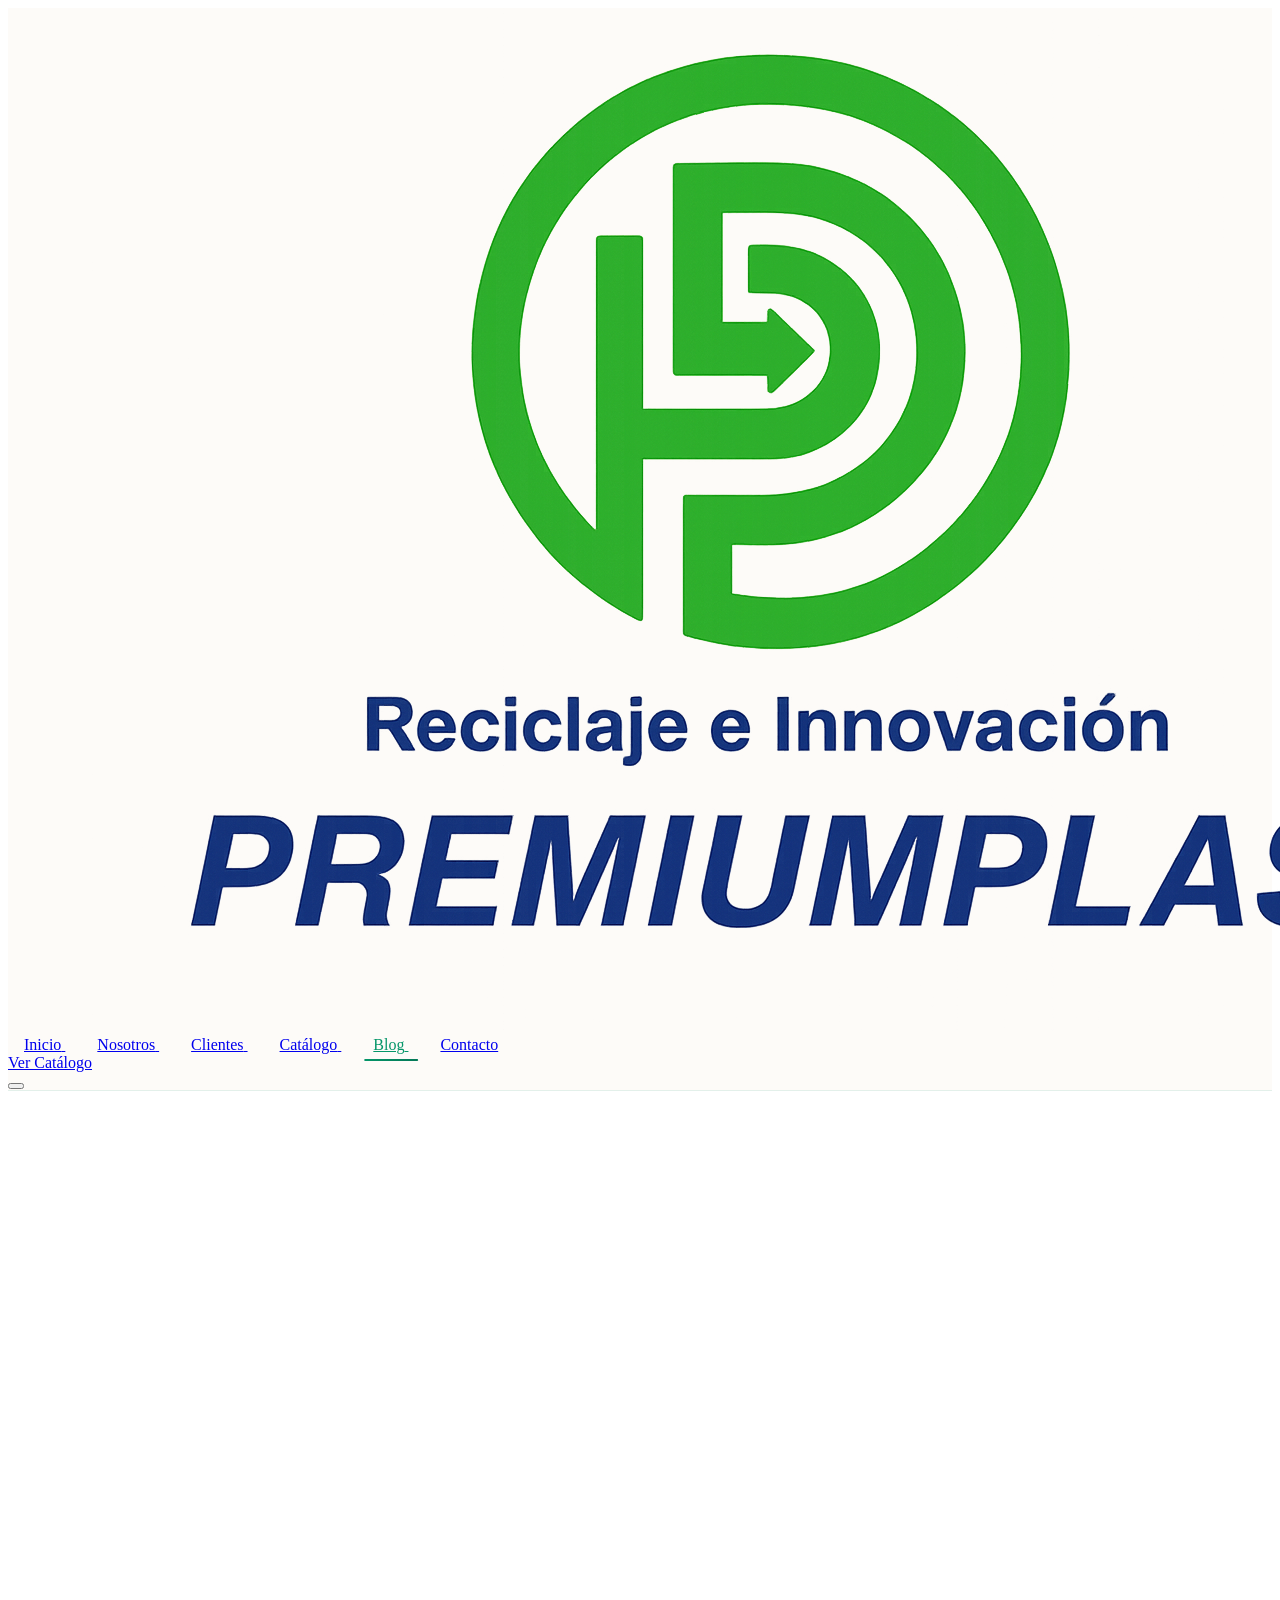
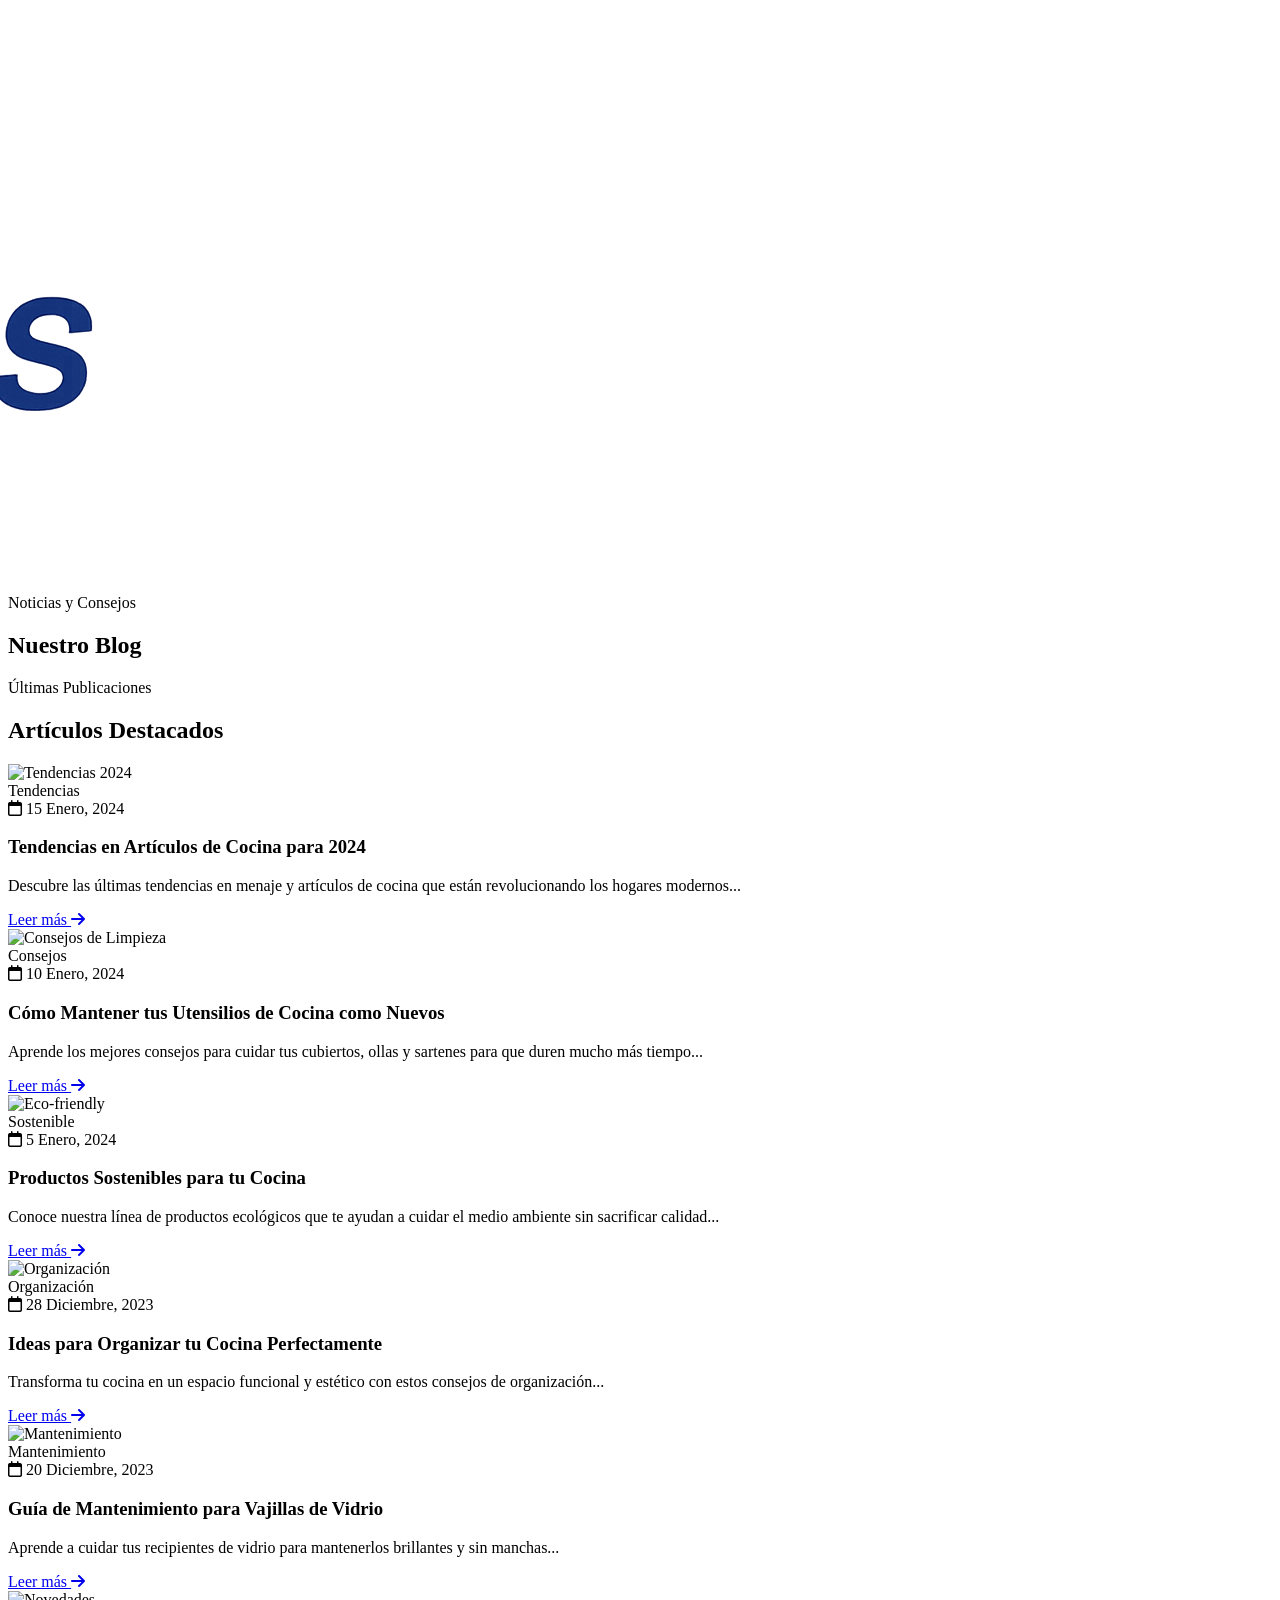
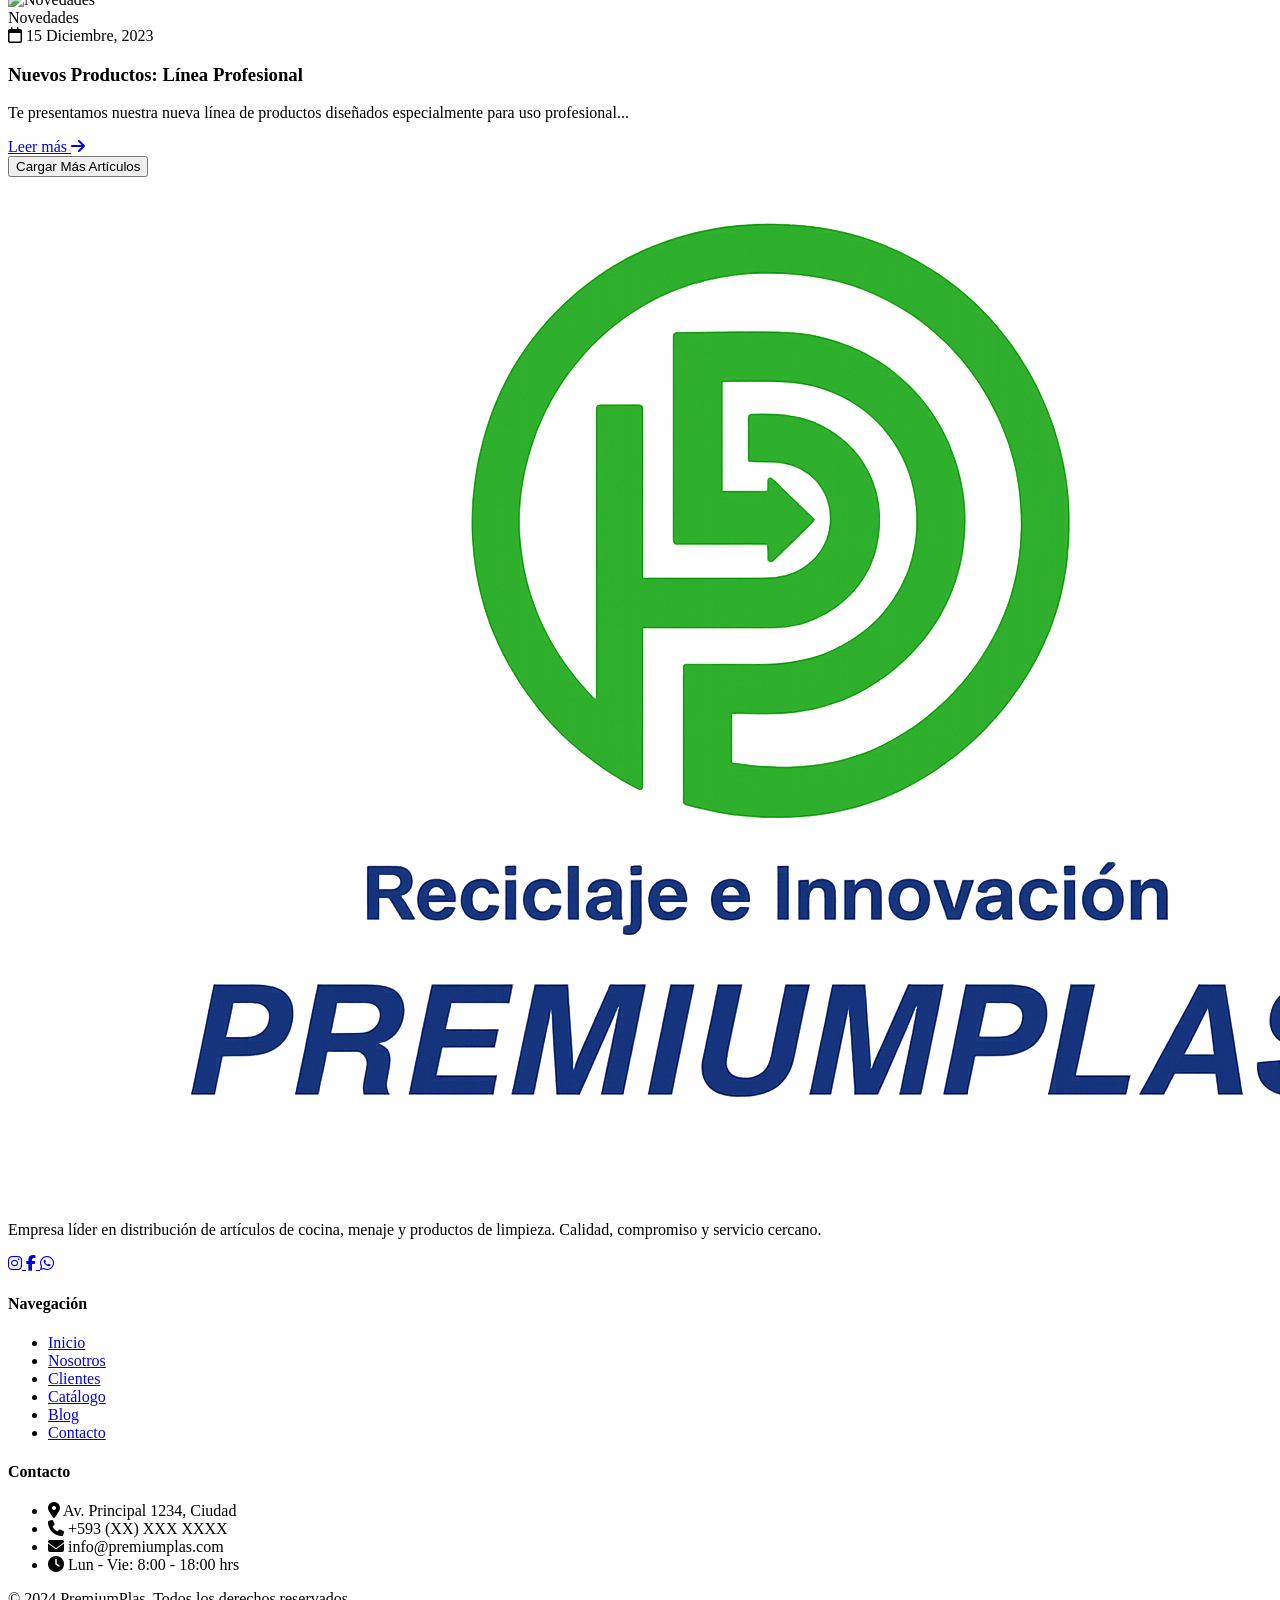
==== blog.html @ 6032d8cf "Fix menu responsive" ====
<!DOCTYPE html>
<html lang="es">
<head>
    <meta charset="UTF-8">
    <meta name="viewport" content="width=device-width, initial-scale=1.0">
    <title>Blog - Premiumplas</title>
    
    <!-- Tailwind CSS -->
    <script src="https://cdn.tailwindcss.com"></script>
    
    <!-- Font Awesome 6 -->
    <link rel="stylesheet" href="https://cdnjs.cloudflare.com/ajax/libs/font-awesome/6.4.0/css/all.min.css">
    
    <!-- Google Fonts -->
    <link rel="preconnect" href="https://fonts.googleapis.com">
    <link rel="preconnect" href="https://fonts.gstatic.com" crossorigin>
    <link href="https://fonts.googleapis.com/css2?family=Cormorant+Garamond:wght@400;500;600;700&family=Inter:wght@300;400;500;600&display=swap" rel="stylesheet">
    
    <!-- Tailwind Config -->
    <script>
        tailwind.config = {
            theme: {
                extend: {
                    colors: {
                        cream: '#FDFBF7',
                        'green-600': '#059669',
                        'green-700': '#047857',
                        'blue-900': '#1e3a5f',
                        'amber-600': '#d97706',
                        'gray-700': '#374151',
                        'gray-600': '#4b5563',
                    },
                    fontFamily: {
                        serif: ['"Cormorant Garamond"', 'serif'],
                        sans: ['"Inter"', 'sans-serif'],
                    }
                }
            }
        }
    </script>
    
    <style>
        .smooth-transition {
            transition: all 0.4s ease-in-out;
        }
        
        /* Modern Menu Styles */
        .nav-link {
            position: relative;
            padding: 0.5rem 1rem;
            transition: all 0.3s ease;
        }
        
        .nav-link::before {
            content: '';
            position: absolute;
            bottom: 0;
            left: 50%;
            width: 0;
            height: 2px;
            background: linear-gradient(90deg, #059669, #047857);
            transition: all 0.3s ease;
            transform: translateX(-50%);
            border-radius: 2px;
        }
        
        .nav-link:hover::before,
        .nav-link.active::before {
            width: 80%;
        }
        
        .nav-link:hover {
            transform: translateY(-2px);
        }
        
        .nav-link.active {
            color: #059669;
            font-weight: 500;
        }
        
        /* Glassmorphism Header */
        .glass-header {
            background: rgba(253, 251, 247, 0.85);
            backdrop-filter: blur(20px);
            -webkit-backdrop-filter: blur(20px);
            border-bottom: 1px solid rgba(5, 150, 105, 0.1);
        }
        
        /* Mobile Menu Animation */
        .mobile-menu {
            transform: translateX(-100%);
            transition: transform 0.4s cubic-bezier(0.4, 0, 0.2, 1);
        }
        
        .mobile-menu.active {
            transform: translateX(0);
        }
        
        .mobile-menu-overlay {
            transition: all 0.3s ease;
        }
        
        .mobile-menu-overlay.active {
            opacity: 1;
            visibility: visible;
        }
        
        .mobile-nav-link {
            position: relative;
            overflow: hidden;
        }
        
        .mobile-nav-link::before {
            content: '';
            position: absolute;
            left: 0;
            top: 0;
            height: 100%;
            width: 0;
            background: linear-gradient(90deg, rgba(5, 150, 105, 0.1), transparent);
            transition: width 0.3s ease;
        }
        
        .mobile-nav-link:hover::before,
        .mobile-nav-link.active::before {
            width: 100%;
        }
        
        .mobile-nav-link:hover,
        .mobile-nav-link.active {
            padding-left: 1.5rem;
        }
        
        /* Animated Hamburger */
        .hamburger-line {
            transition: all 0.3s ease;
        }
        
        .hamburger.active .hamburger-line:nth-child(1) {
            transform: rotate(45deg) translate(5px, 5px);
        }
        
        .hamburger.active .hamburger-line:nth-child(2) {
            opacity: 0;
        }
        
        .hamburger.active .hamburger-line:nth-child(3) {
            transform: rotate(-45deg) translate(5px, -5px);
        }
        
        /* Logo Scale Animation */
        .logo-container {
            transition: transform 0.3s ease;
        }
        
        .logo-container:hover {
            transform: scale(1.05);
        }
        
        /* Blog Card Hover */
        .blog-card {
            transition: all 0.3s ease;
        }
        
        .blog-card:hover {
            transform: translateY(-8px);
        }
    </style>
</head>
<body class="bg-cream font-sans text-gray-700">
    
    <!-- HEADER MODERNO -->
    <header id="main-header" class="fixed top-0 left-0 right-0 z-50 glass-header transition-all duration-300">
        <nav class="max-w-7xl mx-auto px-6 py-4">
            <div class="flex items-center justify-between">
                <!-- Logo -->
                <a href="index.html" class="logo-container flex-shrink-0">
                    <img src="assets/images/logocompleto.png" alt="PremiumPlas Logo" class="h-20 w-auto">
                </a>
                
                <!-- Desktop Navigation -->
                <div class="hidden lg:flex items-center space-x-2">
                    <a href="index.html" class="nav-link text-gray-600 hover:text-gray-800 font-medium">
                        <span class="relative z-10">Inicio</span>
                    </a>
                    <a href="nosotros.html" class="nav-link text-gray-600 hover:text-gray-800 font-medium">
                        <span class="relative z-10">Nosotros</span>
                    </a>
                    <a href="clientes.html" class="nav-link text-gray-600 hover:text-gray-800 font-medium">
                        <span class="relative z-10">Clientes</span>
                    </a>
                    <a href="catalogo.html" class="nav-link text-gray-600 hover:text-gray-800 font-medium">
                        <span class="relative z-10">Catálogo</span>
                    </a>
                    <a href="blog.html" class="nav-link active text-gray-800 font-medium">
                        <span class="relative z-10">Blog</span>
                    </a>
                    <a href="contacto.html" class="nav-link text-gray-600 hover:text-gray-800 font-medium">
                        <span class="relative z-10">Contacto</span>
                    </a>
                </div>
                
                <!-- CTA Button -->
                <div class="hidden lg:block">
                    <a href="catalogo.html" class="px-6 py-2.5 bg-green-600 text-white font-medium rounded-full hover:bg-green-700 transition-all duration-300 hover:shadow-lg hover:shadow-green-600/30 transform hover:-translate-y-0.5">
                        Ver Catálogo
                    </a>
                </div>
                
                <!-- Mobile Menu Button -->
                <button id="mobile-menu-btn" class="hamburger lg:hidden w-10 h-10 flex flex-col justify-center items-center gap-1.5 p-2 rounded-lg hover:bg-gray-100 transition-colors">
                    <span class="hamburger-line w-6 h-0.5 bg-gray-700 rounded"></span>
                    <span class="hamburger-line w-6 h-0.5 bg-gray-700 rounded"></span>
                    <span class="hamburger-line w-6 h-0.5 bg-gray-700 rounded"></span>
                </button>
            </div>
        </nav>
    </header>
    
    <!-- Mobile Menu Overlay -->
    <div id="mobile-menu-overlay" class="mobile-menu-overlay fixed inset-0 bg-black/50 z-40 lg:hidden transition-opacity duration-300 opacity-0 invisible"></div>
    
    <!-- Mobile Menu -->
    <div id="mobile-menu" class="mobile-menu fixed top-0 left-0 bottom-0 w-80 max-w-[85vw] bg-cream z-50 lg:hidden shadow-2xl transform -translate-x-full transition-transform duration-300">
        <div class="p-6">
                <!-- Mobile Logo -->
                <div class="flex items-center justify-between mb-8">
                    <img src="assets/images/logocompleto.png" alt="PremiumPlas Logo" class="h-16 w-auto">
                    <button id="mobile-menu-close" class="w-10 h-10 flex items-center justify-center rounded-full hover:bg-gray-100 transition-colors">
                        <i class="fas fa-times text-xl text-gray-600"></i>
                    </button>
                </div>
                
                <!-- Mobile Navigation -->
                <div class="flex flex-col space-y-2">
                    <a href="index.html" class="mobile-nav-link px-4 py-3 text-gray-600 font-medium rounded-lg transition-all duration-300">
                        <i class="fas fa-home mr-3 w-5"></i>Inicio
                    </a>
                    <a href="nosotros.html" class="mobile-nav-link px-4 py-3 text-gray-600 font-medium rounded-lg transition-all duration-300">
                        <i class="fas fa-users mr-3 w-5"></i>Nosotros
                    </a>
                    <a href="clientes.html" class="mobile-nav-link px-4 py-3 text-gray-600 font-medium rounded-lg transition-all duration-300">
                        <i class="fas fa-heart mr-3 w-5"></i>Clientes
                    </a>
                    <a href="catalogo.html" class="mobile-nav-link px-4 py-3 text-gray-600 font-medium rounded-lg transition-all duration-300">
                        <i class="fas fa-box mr-3 w-5"></i>Catálogo
                    </a>
                    <a href="blog.html" class="mobile-nav-link active px-4 py-3 text-green-600 font-medium rounded-lg transition-all duration-300">
                        <i class="fas fa-newspaper mr-3 w-5"></i>Blog
                    </a>
                    <a href="contacto.html" class="mobile-nav-link px-4 py-3 text-gray-600 font-medium rounded-lg transition-all duration-300">
                        <i class="fas fa-envelope mr-3 w-5"></i>Contacto
                    </a>
                </div>
                
                <!-- Mobile CTA -->
                <div class="mt-8 pt-6 border-t border-gray-200">
                    <a href="catalogo.html" class="block w-full px-6 py-3 bg-green-600 text-white font-medium text-center rounded-full hover:bg-green-700 transition-all duration-300">
                        Ver Catálogo
                    </a>
                </div>
                
                <!-- Social Links -->
                <div class="flex justify-center space-x-4 mt-6">
                    <a href="#" class="w-10 h-10 bg-gray-100 flex items-center justify-center text-gray-600 rounded-full hover:bg-green-600 hover:text-white transition-all duration-300">
                        <i class="fab fa-instagram"></i>
                    </a>
                    <a href="#" class="w-10 h-10 bg-gray-100 flex items-center justify-center text-gray-600 rounded-full hover:bg-green-600 hover:text-white transition-all duration-300">
                        <i class="fab fa-facebook-f"></i>
                    </a>
                    <a href="#" class="w-10 h-10 bg-gray-100 flex items-center justify-center text-gray-600 rounded-full hover:bg-green-600 hover:text-white transition-all duration-300">
                        <i class="fab fa-whatsapp"></i>
                    </a>
                </div>
            </div>
    </div>

    <!-- HERO SECTION -->
    <section class="relative pt-32 pb-24" style="background-image: url('https://images.unsplash.com/photo-1556909114-f6e7ad7d3136?w=1920&q=80'); background-size: cover; background-position: center;">
        <div class="absolute inset-0 bg-blue-900/60"></div>
        <div class="relative z-10 max-w-7xl mx-auto px-6 py-32 text-center">
            <span class="text-white/80 font-light tracking-widest uppercase text-sm">Noticias y Consejos</span>
            <h1 class="font-serif text-6xl md:text-7xl lg:text-8xl text-white mt-4 mb-6">Nuestro Blog</h1>
        </div>
    </section>

    <!-- BLOG -->
    <section class="py-32 bg-cream">
        <div class="max-w-7xl mx-auto px-6">
            <div class="text-center mb-20">
                <span class="text-amber-600 font-medium tracking-widest uppercase text-sm">Últimas Publicaciones</span>
                <h2 class="font-serif text-5xl md:text-6xl text-gray-700 mt-4 mb-6">Artículos Destacados</h2>
                <div class="w-24 h-1 bg-green-600 mx-auto"></div>
            </div>
            
            <div class="grid md:grid-cols-2 lg:grid-cols-3 gap-10">
                <!-- Artículo 1 -->
                <article class="blog-card bg-white rounded-xl shadow-lg overflow-hidden">
                    <div class="h-56 bg-gray-100 relative overflow-hidden">
                        <img src="https://images.unsplash.com/photo-1556909114-f6e7ad7d3136?w=600&q=80" alt="Tendencias 2024" class="w-full h-full object-cover transition-transform duration-500 hover:scale-110">
                        <div class="absolute top-4 left-4 bg-green-600 text-white text-sm font-medium px-3 py-1 rounded-full">Tendencias</div>
                    </div>
                    <div class="p-6">
                        <div class="flex items-center text-gray-500 text-sm mb-3">
                            <i class="far fa-calendar mr-2"></i>
                            <span>15 Enero, 2024</span>
                        </div>
                        <h3 class="font-serif text-2xl text-gray-700 mb-3">Tendencias en Artículos de Cocina para 2024</h3>
                        <p class="text-gray-600 font-light mb-4">Descubre las últimas tendencias en menaje y artículos de cocina que están revolucionando los hogares modernos...</p>
                        <a href="#" class="inline-flex items-center text-green-600 font-medium hover:text-green-700 transition-colors duration-300">
                            Leer más
                            <i class="fas fa-arrow-right ml-2"></i>
                        </a>
                    </div>
                </article>
                
                <!-- Artículo 2 -->
                <article class="blog-card bg-white rounded-xl shadow-lg overflow-hidden">
                    <div class="h-56 bg-gray-100 relative overflow-hidden">
                        <img src="https://images.unsplash.com/photo-1565193566173-7a0ee3dbe261?w=600&q=80" alt="Consejos de Limpieza" class="w-full h-full object-cover transition-transform duration-500 hover:scale-110">
                        <div class="absolute top-4 left-4 bg-amber-600 text-white text-sm font-medium px-3 py-1 rounded-full">Consejos</div>
                    </div>
                    <div class="p-6">
                        <div class="flex items-center text-gray-500 text-sm mb-3">
                            <i class="far fa-calendar mr-2"></i>
                            <span>10 Enero, 2024</span>
                        </div>
                        <h3 class="font-serif text-2xl text-gray-700 mb-3">Cómo Mantener tus Utensilios de Cocina como Nuevos</h3>
                        <p class="text-gray-600 font-light mb-4">Aprende los mejores consejos para cuidar tus cubiertos, ollas y sartenes para que duren mucho más tiempo...</p>
                        <a href="#" class="inline-flex items-center text-green-600 font-medium hover:text-green-700 transition-colors duration-300">
                            Leer más
                            <i class="fas fa-arrow-right ml-2"></i>
                        </a>
                    </div>
                </article>
                
                <!-- Artículo 3 -->
                <article class="blog-card bg-white rounded-xl shadow-lg overflow-hidden">
                    <div class="h-56 bg-gray-100 relative overflow-hidden">
                        <img src="https://images.unsplash.com/photo-1584992236310-6eddd3f4a94c?w=600&q=80" alt="Eco-friendly" class="w-full h-full object-cover transition-transform duration-500 hover:scale-110">
                        <div class="absolute top-4 left-4 bg-blue-600 text-white text-sm font-medium px-3 py-1 rounded-full">Sostenible</div>
                    </div>
                    <div class="p-6">
                        <div class="flex items-center text-gray-500 text-sm mb-3">
                            <i class="far fa-calendar mr-2"></i>
                            <span>5 Enero, 2024</span>
                        </div>
                        <h3 class="font-serif text-2xl text-gray-700 mb-3">Productos Sostenibles para tu Cocina</h3>
                        <p class="text-gray-600 font-light mb-4">Conoce nuestra línea de productos ecológicos que te ayudan a cuidar el medio ambiente sin sacrificar calidad...</p>
                        <a href="#" class="inline-flex items-center text-green-600 font-medium hover:text-green-700 transition-colors duration-300">
                            Leer más
                            <i class="fas fa-arrow-right ml-2"></i>
                        </a>
                    </div>
                </article>
                
                <!-- Artículo 4 -->
                <article class="blog-card bg-white rounded-xl shadow-lg overflow-hidden">
                    <div class="h-56 bg-gray-100 relative overflow-hidden">
                        <img src="https://images.unsplash.com/photo-1576618148400-f54bed99fcfd?w=600&q=80" alt="Organización" class="w-full h-full object-cover transition-transform duration-500 hover:scale-110">
                        <div class="absolute top-4 left-4 bg-green-600 text-white text-sm font-medium px-3 py-1 rounded-full">Organización</div>
                    </div>
                    <div class="p-6">
                        <div class="flex items-center text-gray-500 text-sm mb-3">
                            <i class="far fa-calendar mr-2"></i>
                            <span>28 Diciembre, 2023</span>
                        </div>
                        <h3 class="font-serif text-2xl text-gray-700 mb-3">Ideas para Organizar tu Cocina Perfectamente</h3>
                        <p class="text-gray-600 font-light mb-4">Transforma tu cocina en un espacio funcional y estético con estos consejos de organización...</p>
                        <a href="#" class="inline-flex items-center text-green-600 font-medium hover:text-green-700 transition-colors duration-300">
                            Leer más
                            <i class="fas fa-arrow-right ml-2"></i>
                        </a>
                    </div>
                </article>
                
                <!-- Artículo 5 -->
                <article class="blog-card bg-white rounded-xl shadow-lg overflow-hidden">
                    <div class="h-56 bg-gray-100 relative overflow-hidden">
                        <img src="https://images.unsplash.com/photo-1581553690325-78dbf98afbe1?w=600&q=80" alt="Mantenimiento" class="w-full h-full object-cover transition-transform duration-500 hover:scale-110">
                        <div class="absolute top-4 left-4 bg-amber-600 text-white text-sm font-medium px-3 py-1 rounded-full">Mantenimiento</div>
                    </div>
                    <div class="p-6">
                        <div class="flex items-center text-gray-500 text-sm mb-3">
                            <i class="far fa-calendar mr-2"></i>
                            <span>20 Diciembre, 2023</span>
                        </div>
                        <h3 class="font-serif text-2xl text-gray-700 mb-3">Guía de Mantenimiento para Vajillas de Vidrio</h3>
                        <p class="text-gray-600 font-light mb-4">Aprende a cuidar tus recipientes de vidrio para mantenerlos brillantes y sin manchas...</p>
                        <a href="#" class="inline-flex items-center text-green-600 font-medium hover:text-green-700 transition-colors duration-300">
                            Leer más
                            <i class="fas fa-arrow-right ml-2"></i>
                        </a>
                    </div>
                </article>
                
                <!-- Artículo 6 -->
                <article class="blog-card bg-white rounded-xl shadow-lg overflow-hidden">
                    <div class="h-56 bg-gray-100 relative overflow-hidden">
                        <img src="https://images.unsplash.com/photo-1584622650111-993a426fbf0a?w=600&q=80" alt="Novedades" class="w-full h-full object-cover transition-transform duration-500 hover:scale-110">
                        <div class="absolute top-4 left-4 bg-blue-600 text-white text-sm font-medium px-3 py-1 rounded-full">Novedades</div>
                    </div>
                    <div class="p-6">
                        <div class="flex items-center text-gray-500 text-sm mb-3">
                            <i class="far fa-calendar mr-2"></i>
                            <span>15 Diciembre, 2023</span>
                        </div>
                        <h3 class="font-serif text-2xl text-gray-700 mb-3">Nuevos Productos: Línea Profesional</h3>
                        <p class="text-gray-600 font-light mb-4">Te presentamos nuestra nueva línea de productos diseñados especialmente para uso profesional...</p>
                        <a href="#" class="inline-flex items-center text-green-600 font-medium hover:text-green-700 transition-colors duration-300">
                            Leer más
                            <i class="fas fa-arrow-right ml-2"></i>
                        </a>
                    </div>
                </article>
            </div>
            
            <!-- Ver más -->
            <div class="text-center mt-16">
                <button class="px-10 py-4 bg-green-600 text-white font-medium hover:bg-green-700 transition-all duration-300 rounded-full shadow-lg hover:shadow-xl">
                    Cargar Más Artículos
                </button>
            </div>
        </div>
    </section>

    <!-- FOOTER -->
    <footer class="bg-cream pt-20 pb-10 border-t border-gray-200">
        <div class="max-w-7xl mx-auto px-6">
            <div class="grid md:grid-cols-3 gap-16 mb-16">
                <!-- Info PremiumPlas -->
                <div>
                    <img src="assets/images/logocompleto.png" alt="PremiumPlas Logo" class="h-16 w-auto mb-6">
                    <p class="text-gray-600 font-light leading-relaxed mb-6">
                        Empresa líder en distribución de artículos de cocina, menaje y productos de limpieza. Calidad, compromiso y servicio cercano.
                    </p>
                    <div class="flex space-x-4">
                        <a href="#" class="w-10 h-10 bg-gray-200 flex items-center justify-center text-gray-700 hover:bg-amber-600 hover:text-white transition-colors duration-300">
                            <i class="fab fa-instagram"></i>
                        </a>
                        <a href="#" class="w-10 h-10 bg-gray-200 flex items-center justify-center text-gray-700 hover:bg-amber-600 hover:text-white transition-colors duration-300">
                            <i class="fab fa-facebook-f"></i>
                        </a>
                        <a href="#" class="w-10 h-10 bg-gray-200 flex items-center justify-center text-gray-700 hover:bg-amber-600 hover:text-white transition-colors duration-300">
                            <i class="fab fa-whatsapp"></i>
                        </a>
                    </div>
                </div>
                
                <!-- Navegación -->
                <div>
                    <h4 class="font-serif text-2xl text-gray-700 mb-6">Navegación</h4>
                    <ul class="space-y-4">
                        <li><a href="index.html" class="text-gray-600 hover:text-amber-600 font-light transition-colors duration-300">Inicio</a></li>
                        <li><a href="nosotros.html" class="text-gray-600 hover:text-amber-600 font-light transition-colors duration-300">Nosotros</a></li>
                        <li><a href="clientes.html" class="text-gray-600 hover:text-amber-600 font-light transition-colors duration-300">Clientes</a></li>
                        <li><a href="catalogo.html" class="text-gray-600 hover:text-amber-600 font-light transition-colors duration-300">Catálogo</a></li>
                        <li><a href="blog.html" class="text-gray-600 hover:text-amber-600 font-light transition-colors duration-300">Blog</a></li>
                        <li><a href="contacto.html" class="text-gray-600 hover:text-amber-600 font-light transition-colors duration-300">Contacto</a></li>
                    </ul>
                </div>
                
                <!-- Contacto -->
                <div>
                    <h4 class="font-serif text-2xl text-gray-700 mb-6">Contacto</h4>
                    <ul class="space-y-4">
                        <li class="flex items-start text-gray-600 font-light">
                            <i class="fas fa-map-marker-alt text-green-600 mt-1 mr-4"></i>
                            Av. Principal 1234, Ciudad
                        </li>
                        <li class="flex items-center text-gray-600 font-light">
                            <i class="fas fa-phone text-green-600 mr-4"></i>
                            +593 (XX) XXX XXXX
                        </li>
                        <li class="flex items-center text-gray-600 font-light">
                            <i class="fas fa-envelope text-green-600 mr-4"></i>
                            info@premiumplas.com
                        </li>
                        <li class="flex items-center text-gray-600 font-light">
                            <i class="fas fa-clock text-green-600 mr-4"></i>
                            Lun - Vie: 8:00 - 18:00 hrs
                        </li>
                    </ul>
                </div>
            </div>
            
            <!-- Copyright -->
            <div class="border-t border-gray-200 pt-10 text-center">
                <p class="text-gray-500 font-light">
                    &copy; 2024 PremiumPlas. Todos los derechos reservados.
                </p>
            </div>
        </div>
    </footer>

    <!-- Mobile Menu JavaScript -->
    <script>
        const mobileMenuBtn = document.getElementById('mobile-menu-btn');
        const mobileMenu = document.getElementById('mobile-menu');
        const mobileMenuOverlay = document.getElementById('mobile-menu-overlay');
        const mobileMenuClose = document.getElementById('mobile-menu-close');
        const mainHeader = document.getElementById('main-header');
        
        function openMobileMenu() {
            mobileMenu.classList.add('active');
            mobileMenuOverlay.classList.add('active');
            mobileMenuBtn.classList.add('active');
            document.body.style.overflow = 'hidden';
        }
        
        function closeMobileMenu() {
            mobileMenu.classList.remove('active');
            mobileMenuOverlay.classList.remove('active');
            mobileMenuBtn.classList.remove('active');
            document.body.style.overflow = '';
        }
        
        if (mobileMenuBtn && mobileMenu) {
            mobileMenuBtn.addEventListener('click', function() {
                if (mobileMenu.classList.contains('active')) {
                    closeMobileMenu();
                } else {
                    openMobileMenu();
                }
            });
        }
        
        if (mobileMenuOverlay) {
            mobileMenuOverlay.addEventListener('click', closeMobileMenu);
        }
        
        if (mobileMenuClose) {
            mobileMenuClose.addEventListener('click', closeMobileMenu);
        }
        
        // Header scroll effect
        let lastScroll = 0;
        window.addEventListener('scroll', function() {
            const currentScroll = window.pageYOffset;
            
            if (currentScroll > 100) {
                mainHeader.classList.add('shadow-lg');
                mainHeader.classList.remove('py-4');
                mainHeader.classList.add('py-3');
            } else {
                mainHeader.classList.remove('shadow-lg');
                mainHeader.classList.remove('py-3');
                mainHeader.classList.add('py-4');
            }
            
            lastScroll = currentScroll;
        });
        
        // Set active nav link based on current page
        const currentPage = window.location.pathname.split('/').pop() || 'index.html';
        document.querySelectorAll('.nav-link, .mobile-nav-link').forEach(link => {
            const href = link.getAttribute('href');
            if (href === currentPage) {
                link.classList.add('active');
            } else {
                link.classList.remove('active');
            }
        });
    </script>

</body>
</html>
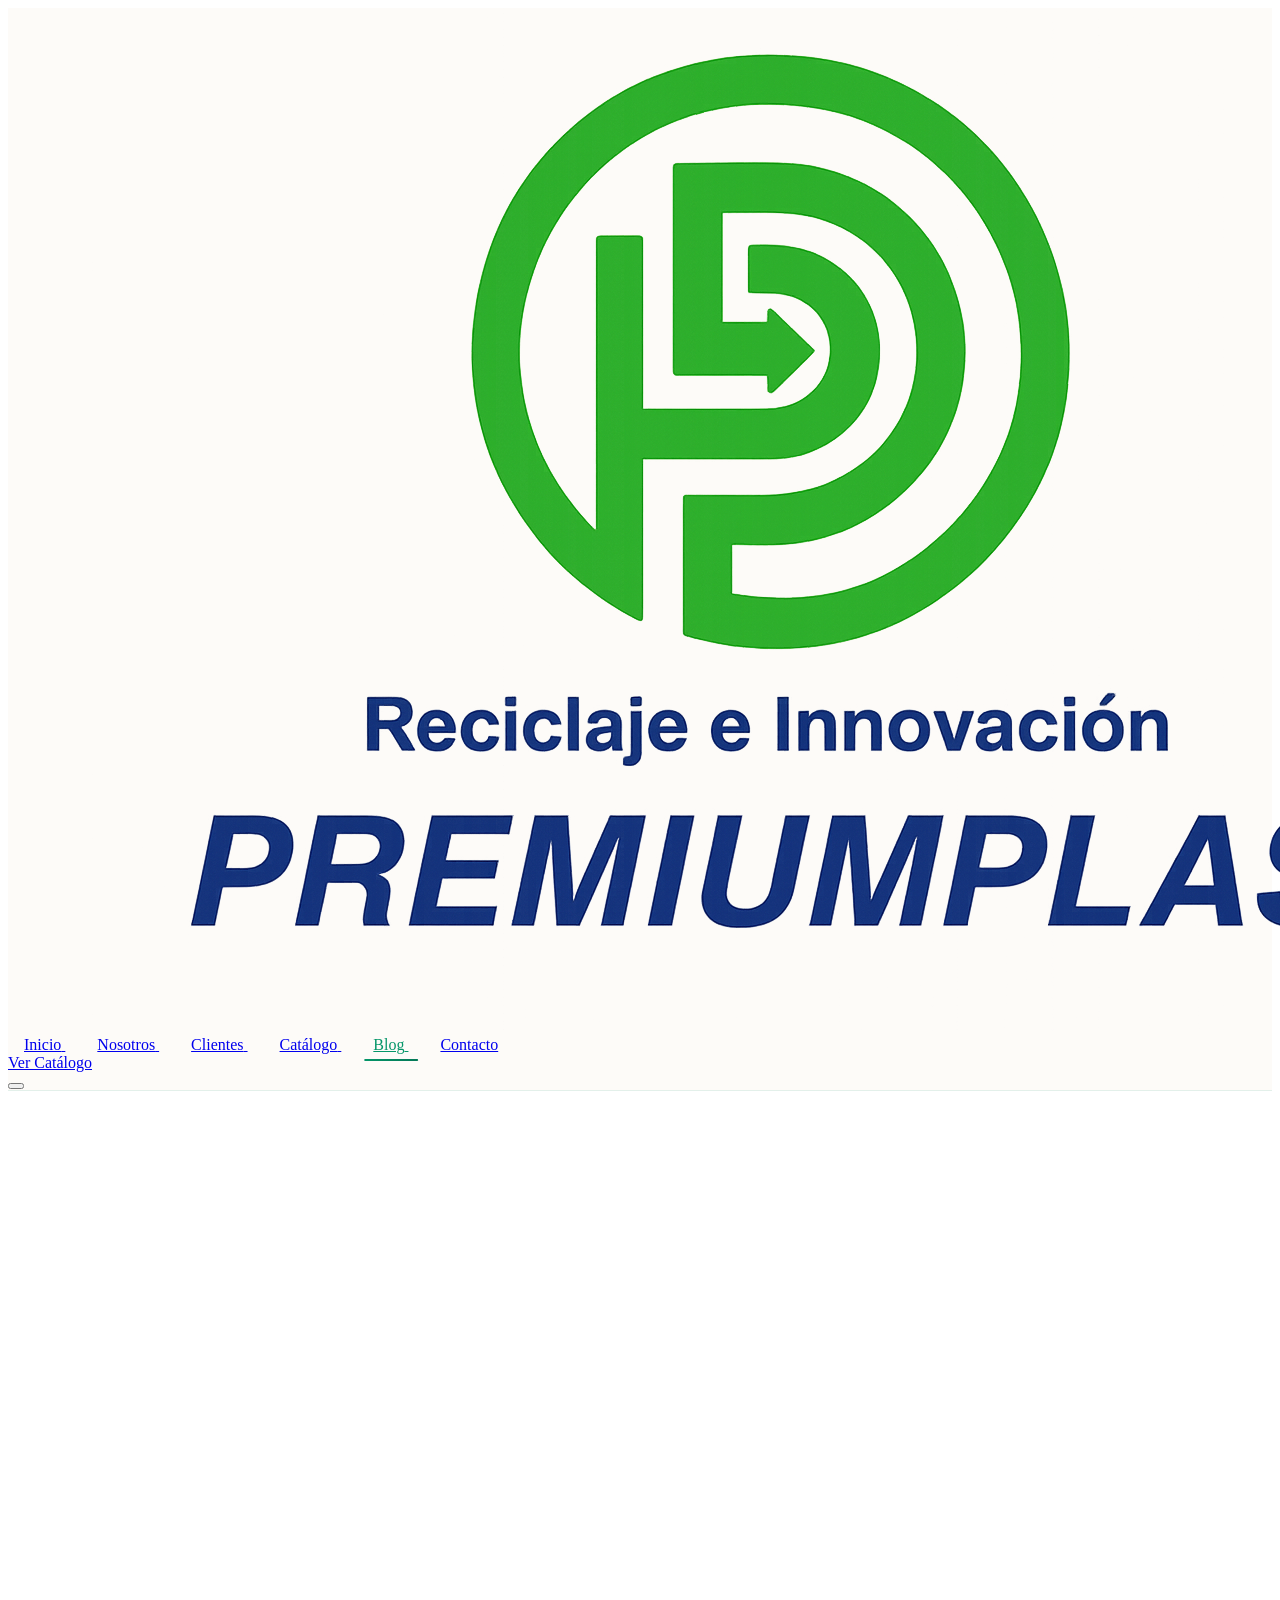
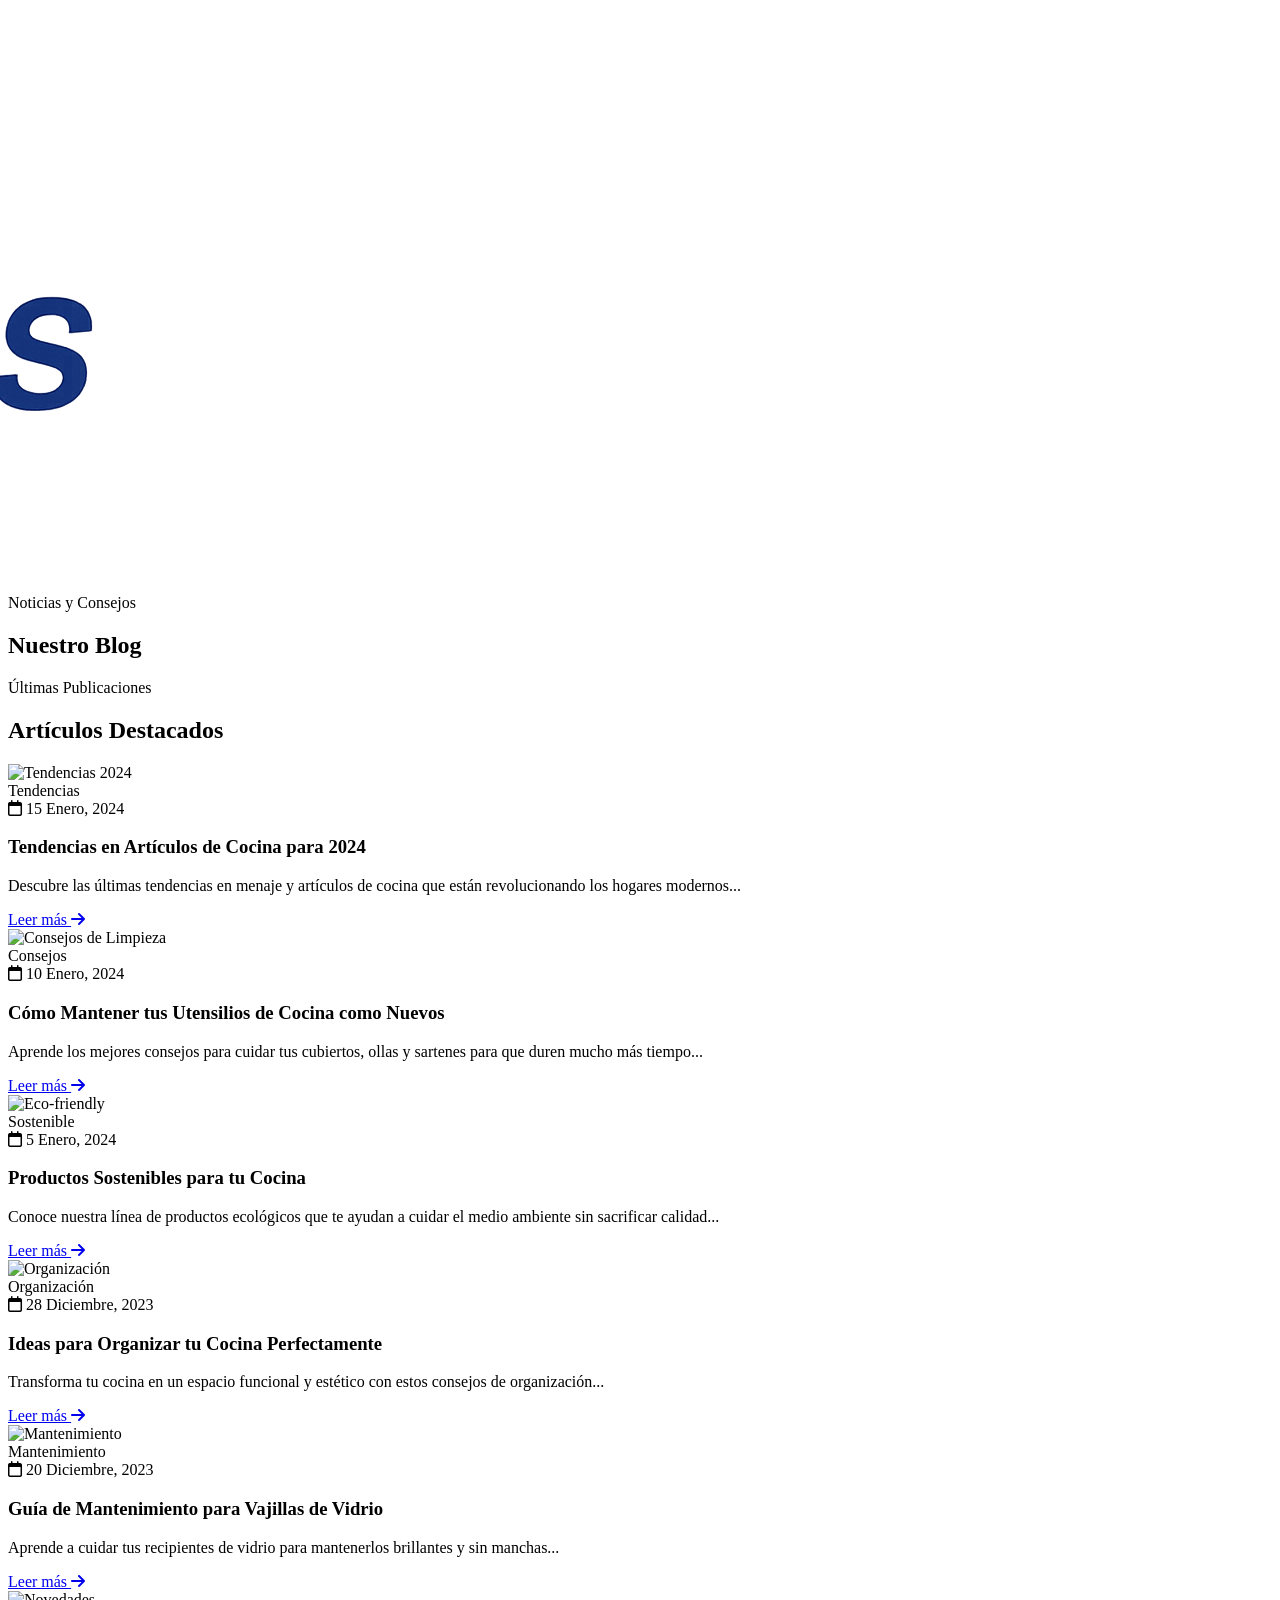
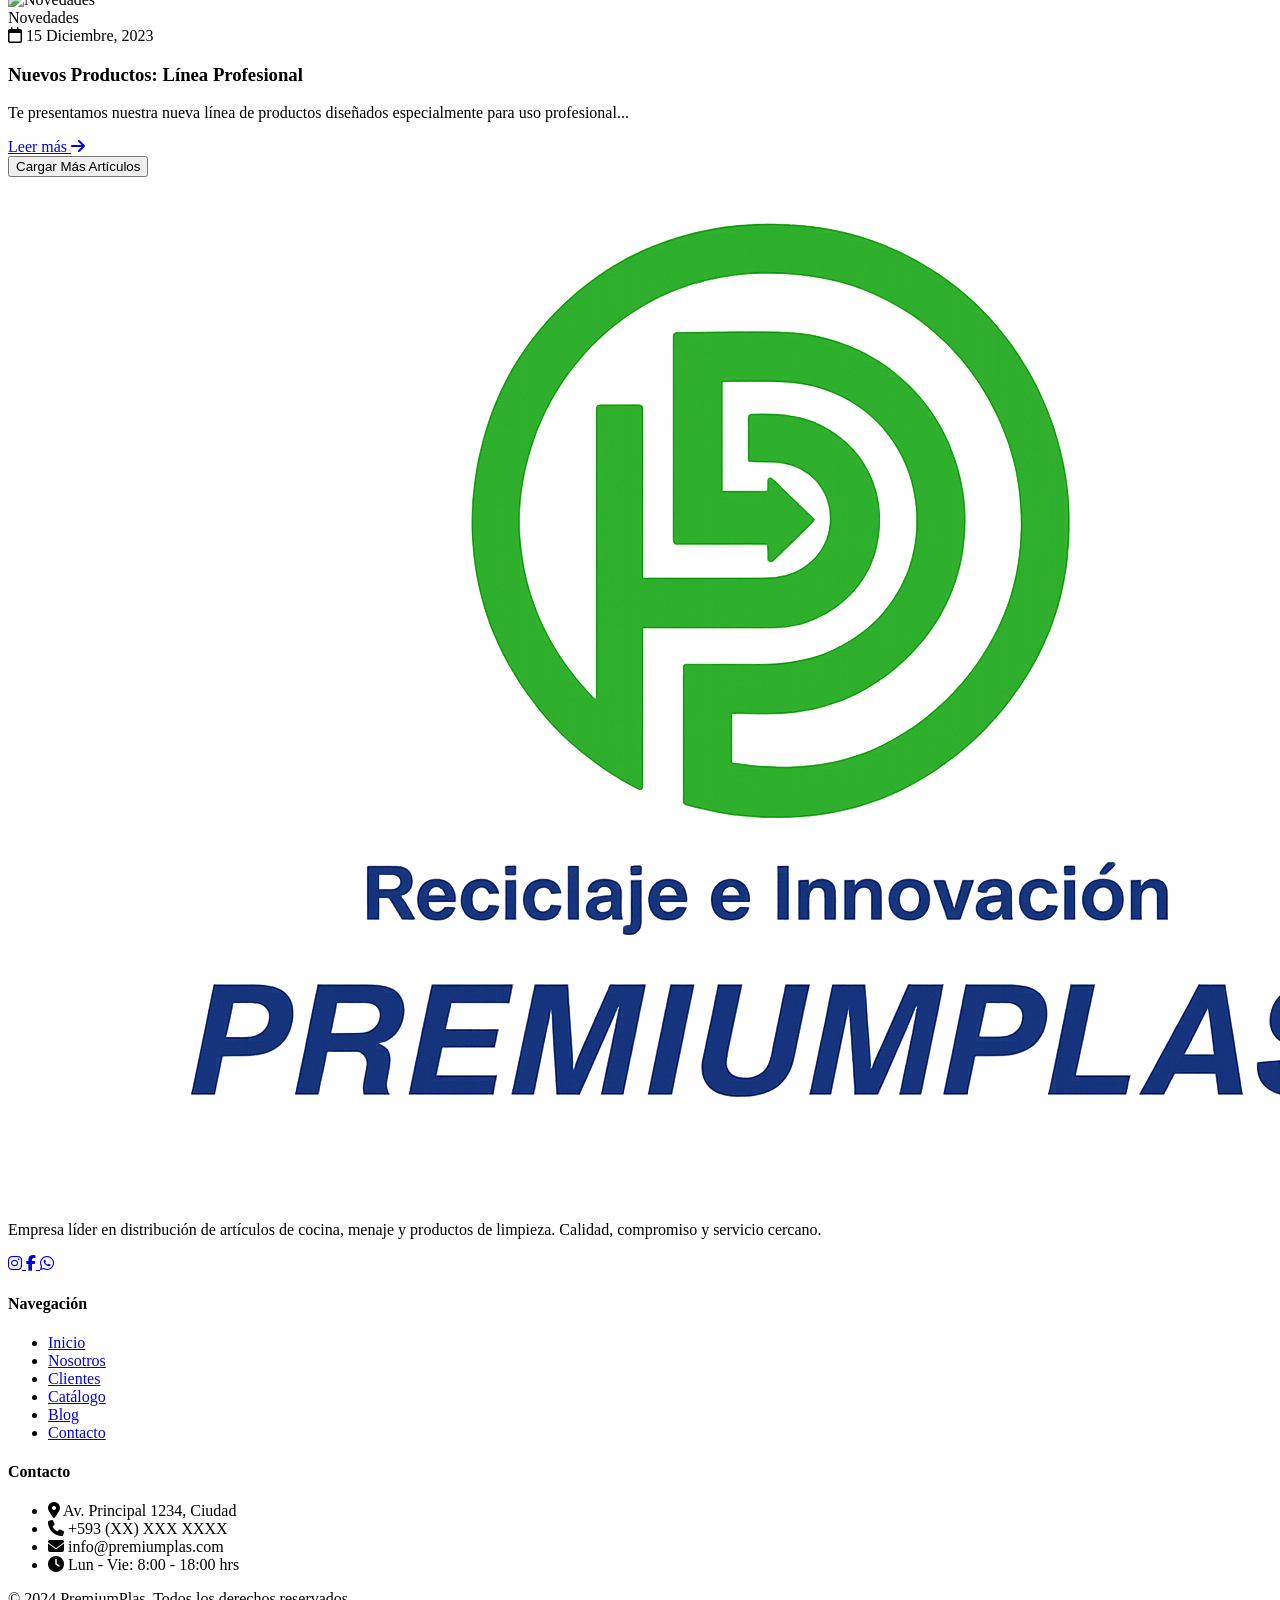
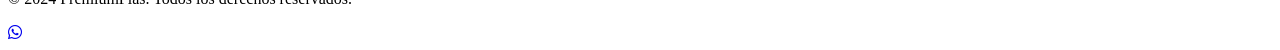
==== commit 959e92b8: "Add chat web whatsaap" ====
--- a/blog.html
+++ b/blog.html
@@ -563,5 +563,10 @@
         });
     </script>
 
+    <!-- WhatsApp Float Button -->
+    <a href="https://wa.me/593XXXXXXXXX" target="_blank" class="fixed bottom-6 right-6 z-50 w-14 h-14 bg-green-500 rounded-full flex items-center justify-center text-white text-2xl shadow-lg hover:bg-green-600 hover:scale-110 transition-all duration-300 animate-pulse">
+        <i class="fab fa-whatsapp"></i>
+    </a>
+
 </body>
 </html>
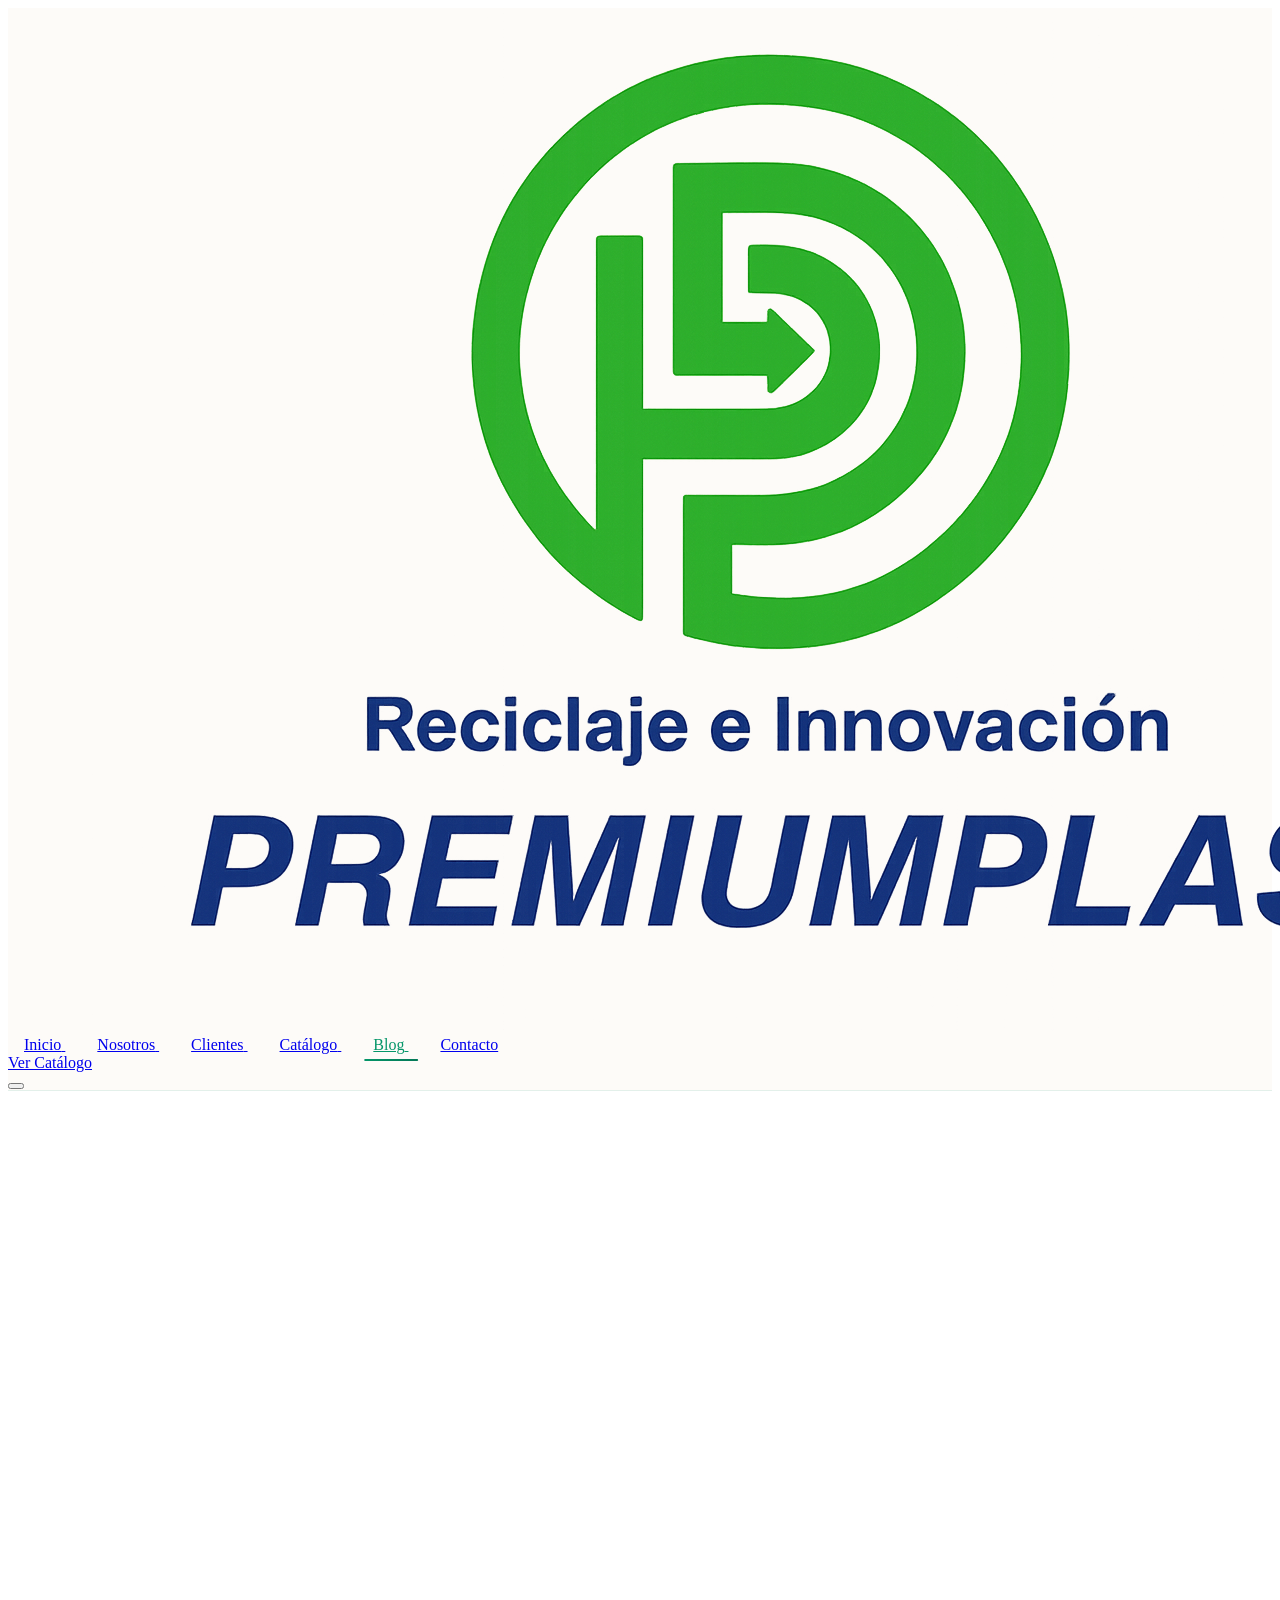
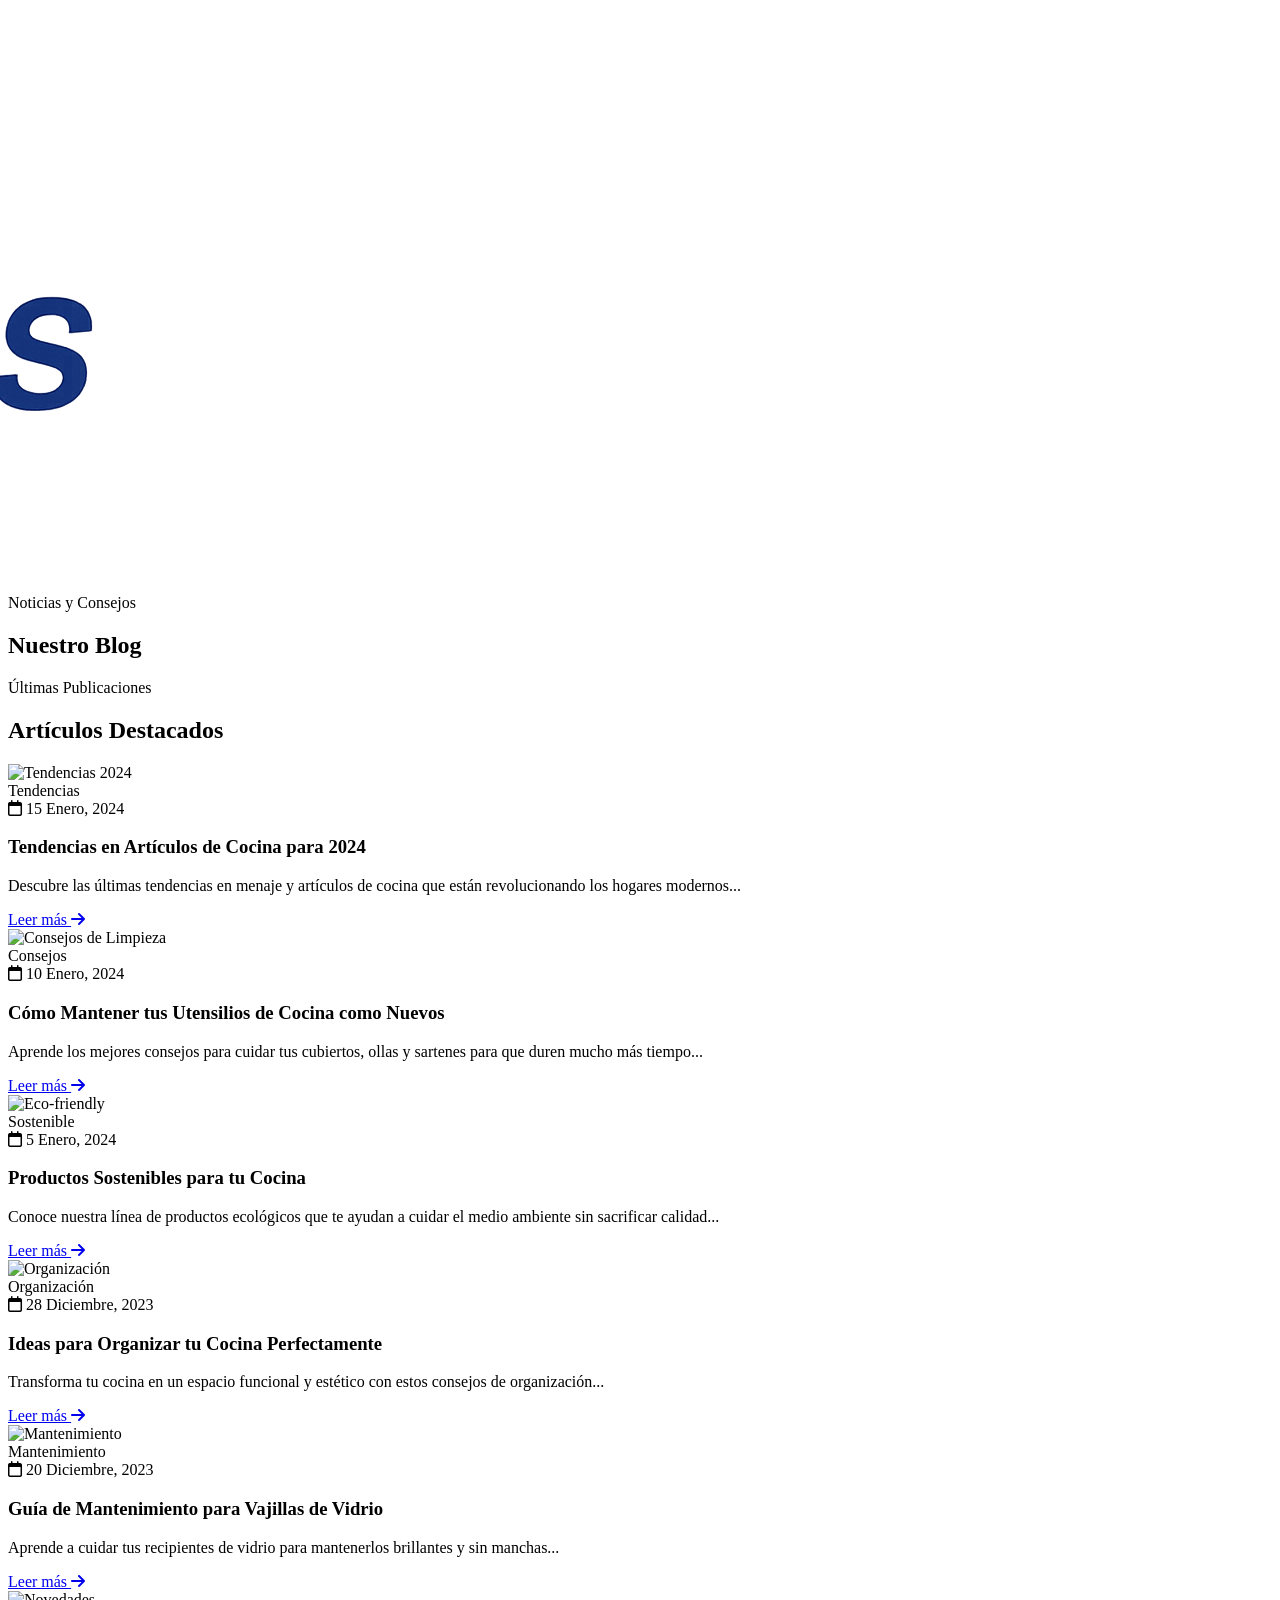
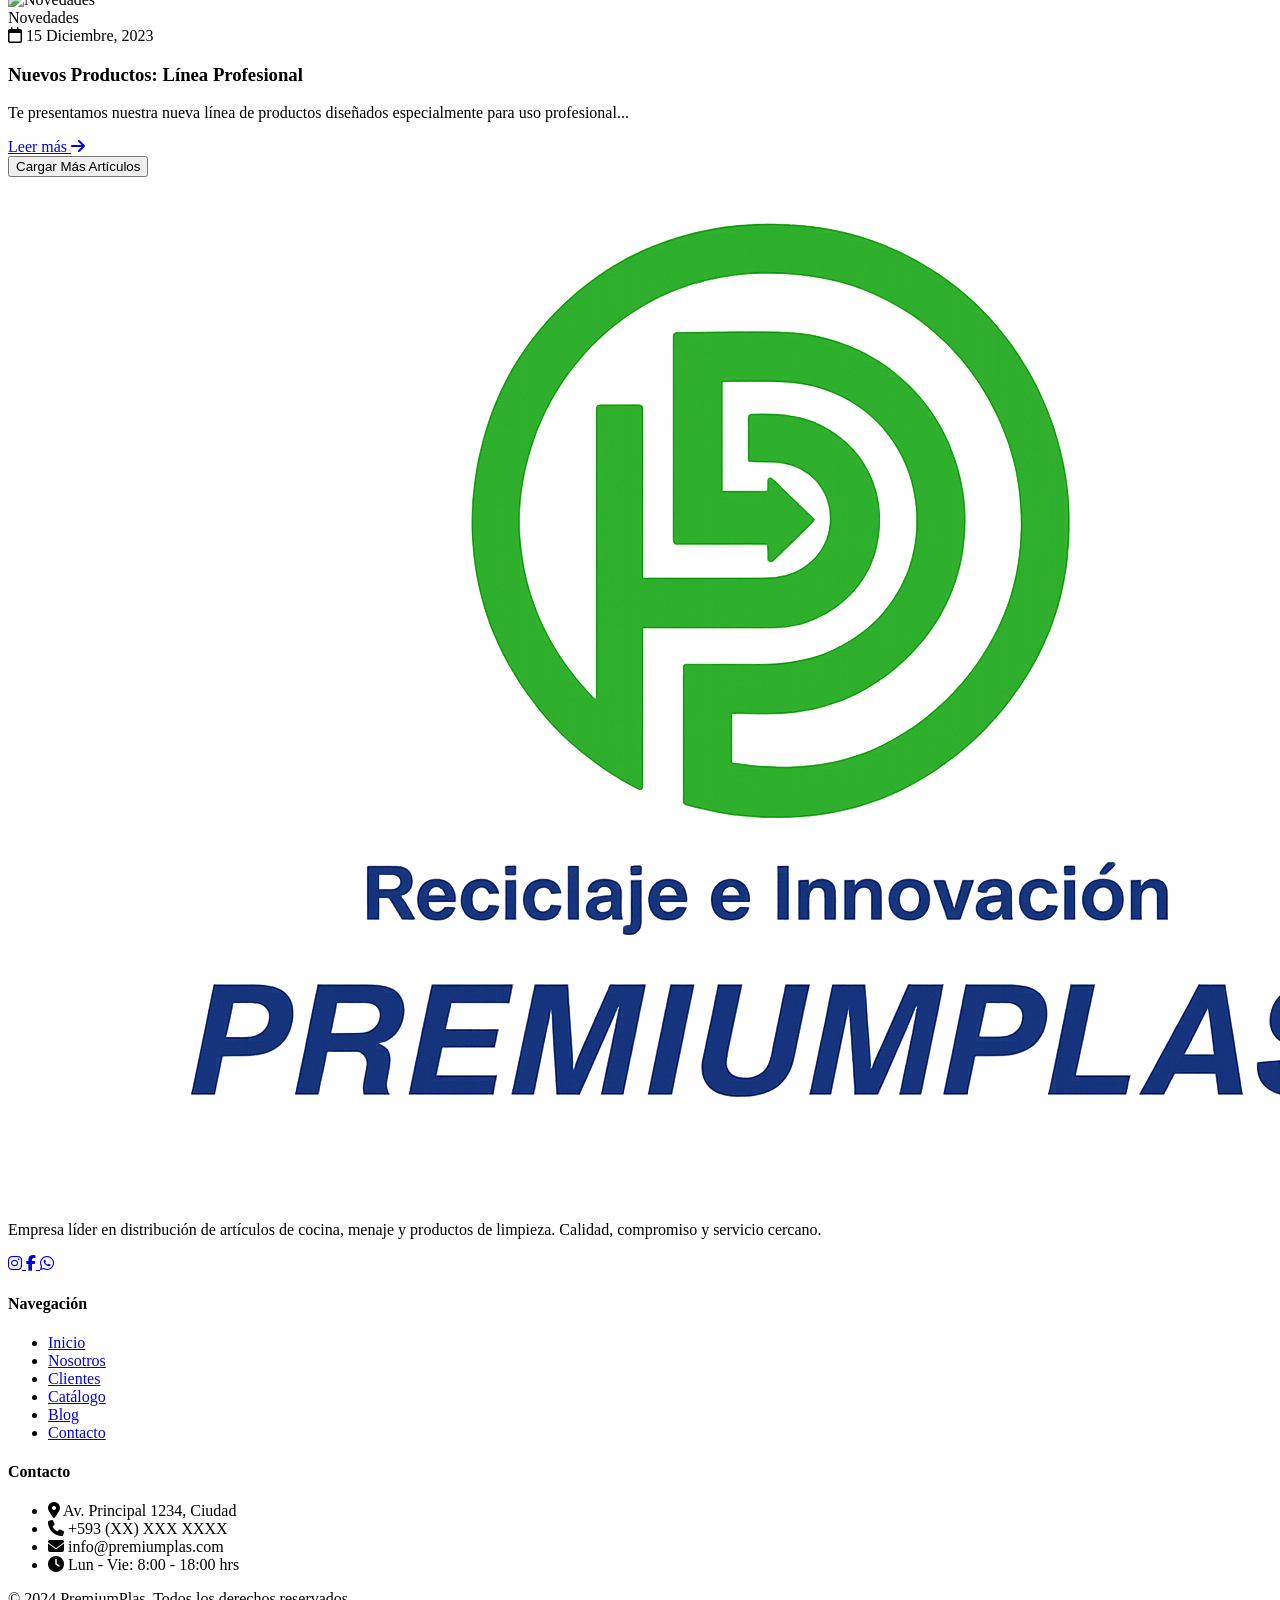
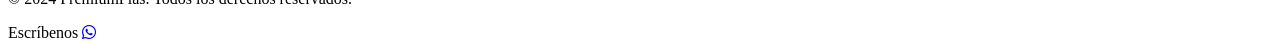
==== commit b5c64f92: "Add icon para whatsaap" ====
--- a/blog.html
+++ b/blog.html
@@ -564,9 +564,26 @@
     </script>
 
     <!-- WhatsApp Float Button -->
-    <a href="https://wa.me/593XXXXXXXXX" target="_blank" class="fixed bottom-6 right-6 z-50 w-14 h-14 bg-green-500 rounded-full flex items-center justify-center text-white text-2xl shadow-lg hover:bg-green-600 hover:scale-110 transition-all duration-300 animate-pulse">
-        <i class="fab fa-whatsapp"></i>
-    </a>
+    <div class="fixed bottom-6 right-6 z-50 flex items-center gap-3">
+        <span class="bg-gray-800 text-white text-sm px-3 py-2 rounded-lg opacity-0 invisible transition-all duration-300 whitespace-nowrap" id="whatsapp-tooltip">Escríbenos</span>
+        <a href="https://wa.me/593XXXXXXXXX" target="_blank" class="w-14 h-14 bg-green-500 rounded-full flex items-center justify-center text-white text-2xl shadow-lg hover:bg-green-600 hover:scale-110 transition-all duration-300 animate-pulse relative">
+            <i class="fab fa-whatsapp"></i>
+        </a>
+    </div>
+    <script>
+        // WhatsApp tooltip animation
+        const whatsappBtn = document.querySelector('a[href^="https://wa.me"]');
+        const whatsappTooltip = document.getElementById('whatsapp-tooltip');
+        
+        if (whatsappBtn && whatsappTooltip) {
+            whatsappBtn.addEventListener('mouseenter', () => {
+                whatsappTooltip.classList.remove('opacity-0', 'invisible');
+            });
+            whatsappBtn.addEventListener('mouseleave', () => {
+                whatsappTooltip.classList.add('opacity-0', 'invisible');
+            });
+        }
+    </script>
 
 </body>
 </html>
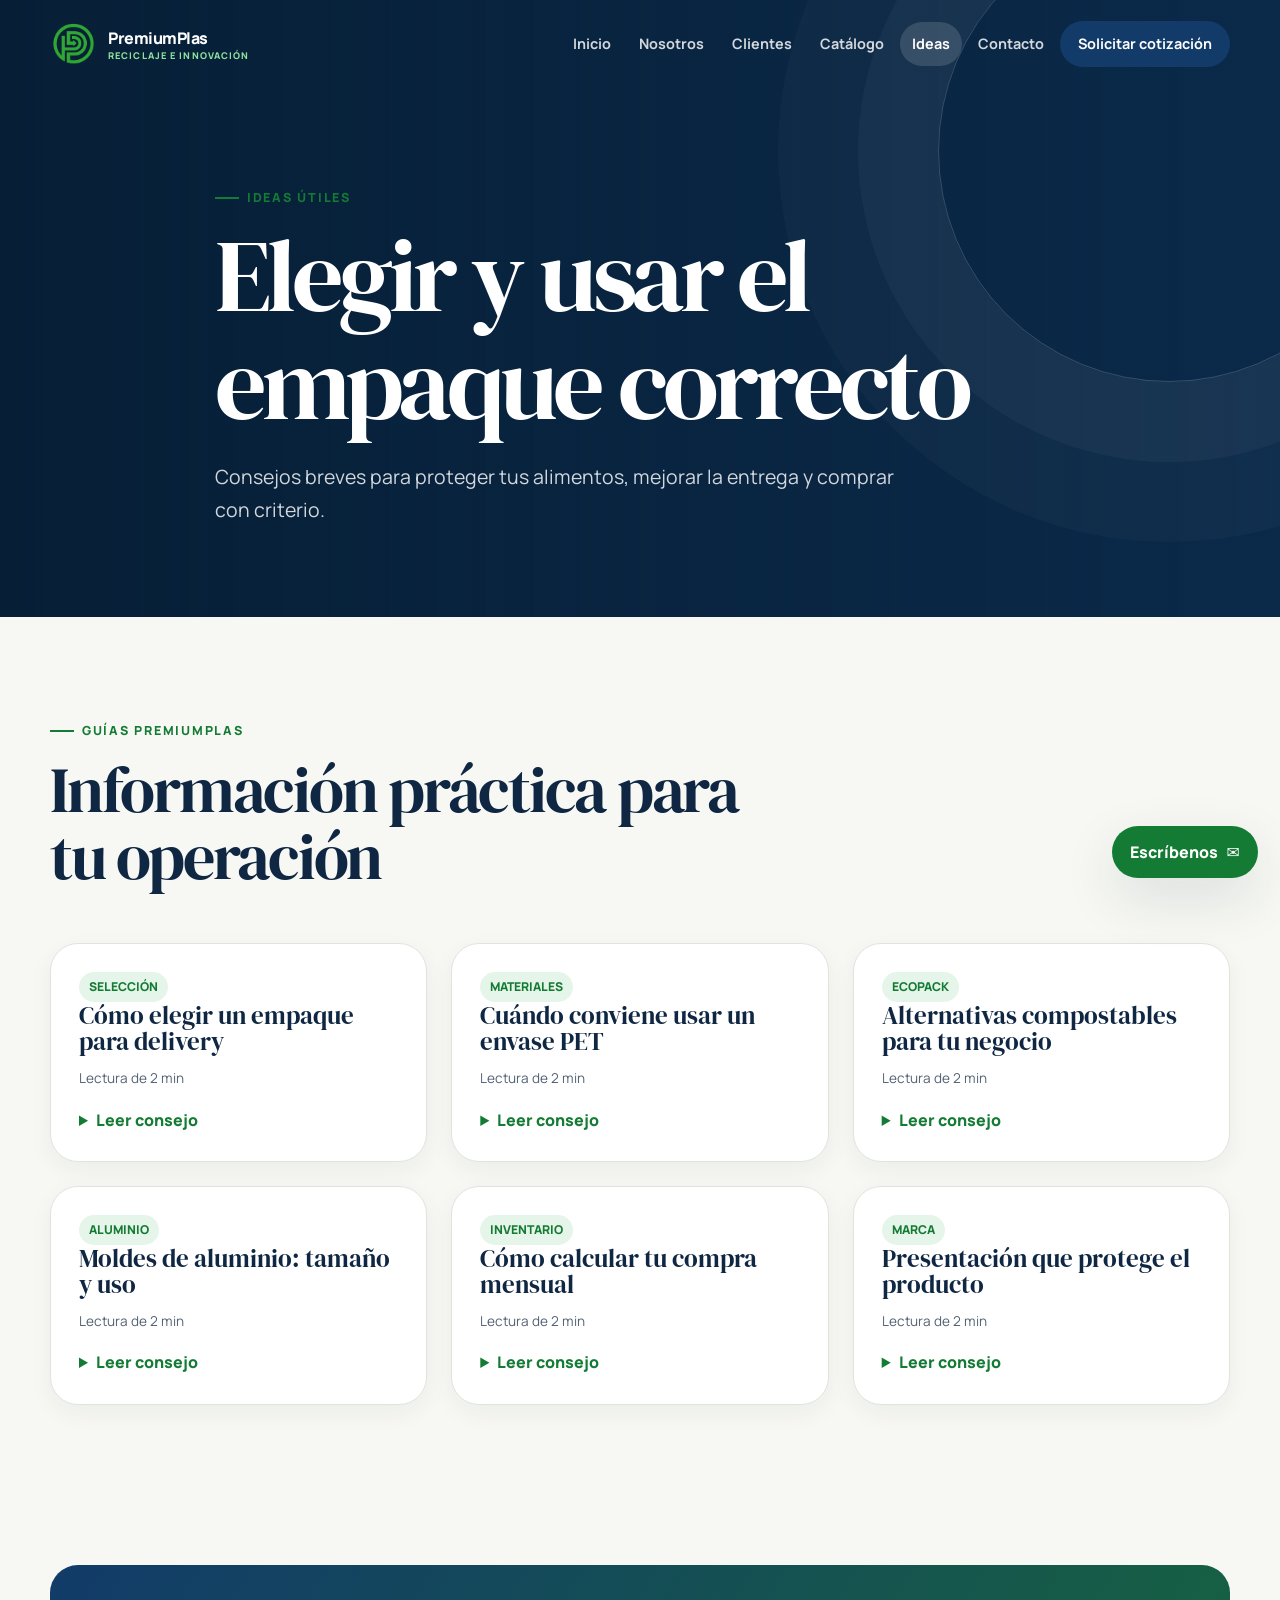
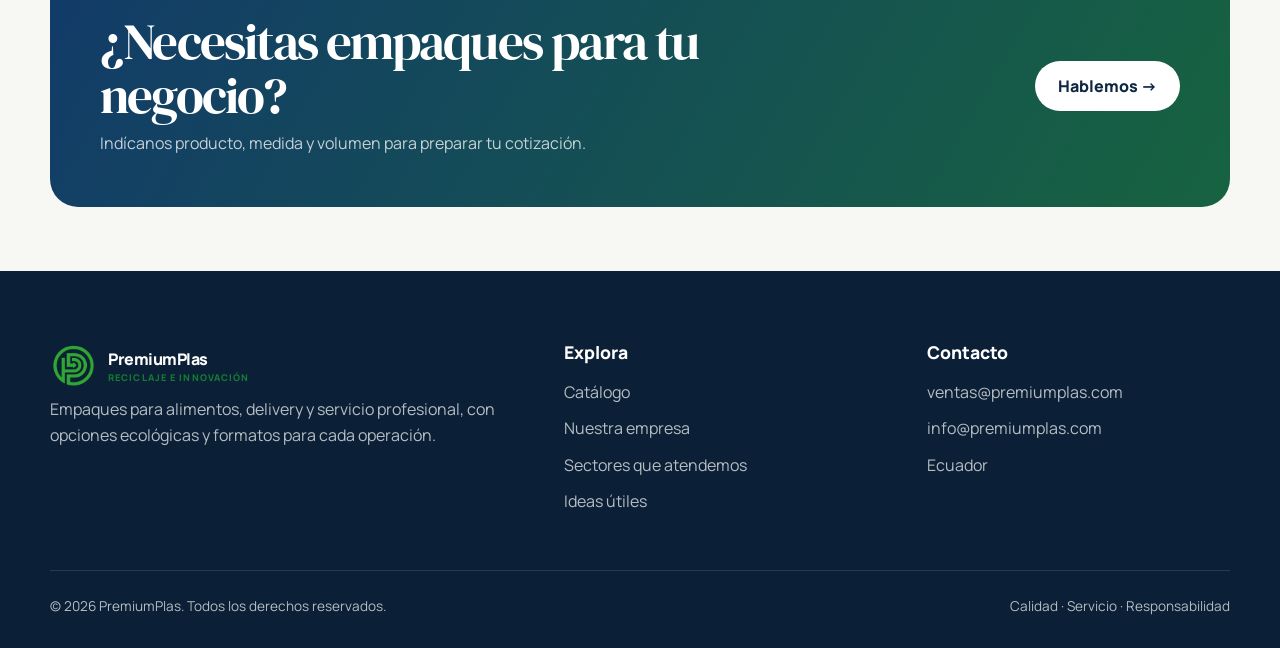
==== commit cdc3203d: "Cambios formato de pagina" ====
--- a/blog.html
+++ b/blog.html
@@ -1,589 +1,18 @@
-<!DOCTYPE html>
-<html lang="es">
-<head>
-    <meta charset="UTF-8">
-    <meta name="viewport" content="width=device-width, initial-scale=1.0">
-    <title>Blog - Premiumplas</title>
-    
-    <!-- Tailwind CSS -->
-    <script src="https://cdn.tailwindcss.com"></script>
-    
-    <!-- Font Awesome 6 -->
-    <link rel="stylesheet" href="https://cdnjs.cloudflare.com/ajax/libs/font-awesome/6.4.0/css/all.min.css">
-    
-    <!-- Google Fonts -->
-    <link rel="preconnect" href="https://fonts.googleapis.com">
-    <link rel="preconnect" href="https://fonts.gstatic.com" crossorigin>
-    <link href="https://fonts.googleapis.com/css2?family=Cormorant+Garamond:wght@400;500;600;700&family=Inter:wght@300;400;500;600&display=swap" rel="stylesheet">
-    
-    <!-- Tailwind Config -->
-    <script>
-        tailwind.config = {
-            theme: {
-                extend: {
-                    colors: {
-                        cream: '#FDFBF7',
-                        'green-600': '#059669',
-                        'green-700': '#047857',
-                        'blue-900': '#1e3a5f',
-                        'amber-600': '#d97706',
-                        'gray-700': '#374151',
-                        'gray-600': '#4b5563',
-                    },
-                    fontFamily: {
-                        serif: ['"Cormorant Garamond"', 'serif'],
-                        sans: ['"Inter"', 'sans-serif'],
-                    }
-                }
-            }
-        }
-    </script>
-    
-    <style>
-        .smooth-transition {
-            transition: all 0.4s ease-in-out;
-        }
-        
-        /* Modern Menu Styles */
-        .nav-link {
-            position: relative;
-            padding: 0.5rem 1rem;
-            transition: all 0.3s ease;
-        }
-        
-        .nav-link::before {
-            content: '';
-            position: absolute;
-            bottom: 0;
-            left: 50%;
-            width: 0;
-            height: 2px;
-            background: linear-gradient(90deg, #059669, #047857);
-            transition: all 0.3s ease;
-            transform: translateX(-50%);
-            border-radius: 2px;
-        }
-        
-        .nav-link:hover::before,
-        .nav-link.active::before {
-            width: 80%;
-        }
-        
-        .nav-link:hover {
-            transform: translateY(-2px);
-        }
-        
-        .nav-link.active {
-            color: #059669;
-            font-weight: 500;
-        }
-        
-        /* Glassmorphism Header */
-        .glass-header {
-            background: rgba(253, 251, 247, 0.85);
-            backdrop-filter: blur(20px);
-            -webkit-backdrop-filter: blur(20px);
-            border-bottom: 1px solid rgba(5, 150, 105, 0.1);
-        }
-        
-        /* Mobile Menu Animation */
-        .mobile-menu {
-            transform: translateX(-100%);
-            transition: transform 0.4s cubic-bezier(0.4, 0, 0.2, 1);
-        }
-        
-        .mobile-menu.active {
-            transform: translateX(0);
-        }
-        
-        .mobile-menu-overlay {
-            transition: all 0.3s ease;
-        }
-        
-        .mobile-menu-overlay.active {
-            opacity: 1;
-            visibility: visible;
-        }
-        
-        .mobile-nav-link {
-            position: relative;
-            overflow: hidden;
-        }
-        
-        .mobile-nav-link::before {
-            content: '';
-            position: absolute;
-            left: 0;
-            top: 0;
-            height: 100%;
-            width: 0;
-            background: linear-gradient(90deg, rgba(5, 150, 105, 0.1), transparent);
-            transition: width 0.3s ease;
-        }
-        
-        .mobile-nav-link:hover::before,
-        .mobile-nav-link.active::before {
-            width: 100%;
-        }
-        
-        .mobile-nav-link:hover,
-        .mobile-nav-link.active {
-            padding-left: 1.5rem;
-        }
-        
-        /* Animated Hamburger */
-        .hamburger-line {
-            transition: all 0.3s ease;
-        }
-        
-        .hamburger.active .hamburger-line:nth-child(1) {
-            transform: rotate(45deg) translate(5px, 5px);
-        }
-        
-        .hamburger.active .hamburger-line:nth-child(2) {
-            opacity: 0;
-        }
-        
-        .hamburger.active .hamburger-line:nth-child(3) {
-            transform: rotate(-45deg) translate(5px, -5px);
-        }
-        
-        /* Logo Scale Animation */
-        .logo-container {
-            transition: transform 0.3s ease;
-        }
-        
-        .logo-container:hover {
-            transform: scale(1.05);
-        }
-        
-        /* Blog Card Hover */
-        .blog-card {
-            transition: all 0.3s ease;
-        }
-        
-        .blog-card:hover {
-            transform: translateY(-8px);
-        }
-    </style>
-</head>
-<body class="bg-cream font-sans text-gray-700">
-    
-    <!-- HEADER MODERNO -->
-    <header id="main-header" class="fixed top-0 left-0 right-0 z-50 glass-header transition-all duration-300">
-        <nav class="max-w-7xl mx-auto px-6 py-4">
-            <div class="flex items-center justify-between">
-                <!-- Logo -->
-                <a href="index.html" class="logo-container flex-shrink-0">
-                    <img src="assets/images/logocompleto.png" alt="PremiumPlas Logo" class="h-20 w-auto">
-                </a>
-                
-                <!-- Desktop Navigation -->
-                <div class="hidden lg:flex items-center space-x-2">
-                    <a href="index.html" class="nav-link text-gray-600 hover:text-gray-800 font-medium">
-                        <span class="relative z-10">Inicio</span>
-                    </a>
-                    <a href="nosotros.html" class="nav-link text-gray-600 hover:text-gray-800 font-medium">
-                        <span class="relative z-10">Nosotros</span>
-                    </a>
-                    <a href="clientes.html" class="nav-link text-gray-600 hover:text-gray-800 font-medium">
-                        <span class="relative z-10">Clientes</span>
-                    </a>
-                    <a href="catalogo.html" class="nav-link text-gray-600 hover:text-gray-800 font-medium">
-                        <span class="relative z-10">Catálogo</span>
-                    </a>
-                    <a href="blog.html" class="nav-link active text-gray-800 font-medium">
-                        <span class="relative z-10">Blog</span>
-                    </a>
-                    <a href="contacto.html" class="nav-link text-gray-600 hover:text-gray-800 font-medium">
-                        <span class="relative z-10">Contacto</span>
-                    </a>
-                </div>
-                
-                <!-- CTA Button -->
-                <div class="hidden lg:block">
-                    <a href="catalogo.html" class="px-6 py-2.5 bg-green-600 text-white font-medium rounded-full hover:bg-green-700 transition-all duration-300 hover:shadow-lg hover:shadow-green-600/30 transform hover:-translate-y-0.5">
-                        Ver Catálogo
-                    </a>
-                </div>
-                
-                <!-- Mobile Menu Button -->
-                <button id="mobile-menu-btn" class="hamburger lg:hidden w-10 h-10 flex flex-col justify-center items-center gap-1.5 p-2 rounded-lg hover:bg-gray-100 transition-colors">
-                    <span class="hamburger-line w-6 h-0.5 bg-gray-700 rounded"></span>
-                    <span class="hamburger-line w-6 h-0.5 bg-gray-700 rounded"></span>
-                    <span class="hamburger-line w-6 h-0.5 bg-gray-700 rounded"></span>
-                </button>
-            </div>
-        </nav>
-    </header>
-    
-    <!-- Mobile Menu Overlay -->
-    <div id="mobile-menu-overlay" class="mobile-menu-overlay fixed inset-0 bg-black/50 z-40 lg:hidden transition-opacity duration-300 opacity-0 invisible"></div>
-    
-    <!-- Mobile Menu -->
-    <div id="mobile-menu" class="mobile-menu fixed top-0 left-0 bottom-0 w-80 max-w-[85vw] bg-cream z-50 lg:hidden shadow-2xl transform -translate-x-full transition-transform duration-300">
-        <div class="p-6">
-                <!-- Mobile Logo -->
-                <div class="flex items-center justify-between mb-8">
-                    <img src="assets/images/logocompleto.png" alt="PremiumPlas Logo" class="h-16 w-auto">
-                    <button id="mobile-menu-close" class="w-10 h-10 flex items-center justify-center rounded-full hover:bg-gray-100 transition-colors">
-                        <i class="fas fa-times text-xl text-gray-600"></i>
-                    </button>
-                </div>
-                
-                <!-- Mobile Navigation -->
-                <div class="flex flex-col space-y-2">
-                    <a href="index.html" class="mobile-nav-link px-4 py-3 text-gray-600 font-medium rounded-lg transition-all duration-300">
-                        <i class="fas fa-home mr-3 w-5"></i>Inicio
-                    </a>
-                    <a href="nosotros.html" class="mobile-nav-link px-4 py-3 text-gray-600 font-medium rounded-lg transition-all duration-300">
-                        <i class="fas fa-users mr-3 w-5"></i>Nosotros
-                    </a>
-                    <a href="clientes.html" class="mobile-nav-link px-4 py-3 text-gray-600 font-medium rounded-lg transition-all duration-300">
-                        <i class="fas fa-heart mr-3 w-5"></i>Clientes
-                    </a>
-                    <a href="catalogo.html" class="mobile-nav-link px-4 py-3 text-gray-600 font-medium rounded-lg transition-all duration-300">
-                        <i class="fas fa-box mr-3 w-5"></i>Catálogo
-                    </a>
-                    <a href="blog.html" class="mobile-nav-link active px-4 py-3 text-green-600 font-medium rounded-lg transition-all duration-300">
-                        <i class="fas fa-newspaper mr-3 w-5"></i>Blog
-                    </a>
-                    <a href="contacto.html" class="mobile-nav-link px-4 py-3 text-gray-600 font-medium rounded-lg transition-all duration-300">
-                        <i class="fas fa-envelope mr-3 w-5"></i>Contacto
-                    </a>
-                </div>
-                
-                <!-- Mobile CTA -->
-                <div class="mt-8 pt-6 border-t border-gray-200">
-                    <a href="catalogo.html" class="block w-full px-6 py-3 bg-green-600 text-white font-medium text-center rounded-full hover:bg-green-700 transition-all duration-300">
-                        Ver Catálogo
-                    </a>
-                </div>
-                
-                <!-- Social Links -->
-                <div class="flex justify-center space-x-4 mt-6">
-                    <a href="#" class="w-10 h-10 bg-gray-100 flex items-center justify-center text-gray-600 rounded-full hover:bg-green-600 hover:text-white transition-all duration-300">
-                        <i class="fab fa-instagram"></i>
-                    </a>
-                    <a href="#" class="w-10 h-10 bg-gray-100 flex items-center justify-center text-gray-600 rounded-full hover:bg-green-600 hover:text-white transition-all duration-300">
-                        <i class="fab fa-facebook-f"></i>
-                    </a>
-                    <a href="#" class="w-10 h-10 bg-gray-100 flex items-center justify-center text-gray-600 rounded-full hover:bg-green-600 hover:text-white transition-all duration-300">
-                        <i class="fab fa-whatsapp"></i>
-                    </a>
-                </div>
-            </div>
-    </div>
-
-    <!-- HERO SECTION -->
-    <section class="relative pt-32 pb-24" style="background-image: url('https://images.unsplash.com/photo-1556909114-f6e7ad7d3136?w=1920&q=80'); background-size: cover; background-position: center;">
-        <div class="absolute inset-0 bg-blue-900/60"></div>
-        <div class="relative z-10 max-w-7xl mx-auto px-6 py-32 text-center">
-            <span class="text-white/80 font-light tracking-widest uppercase text-sm">Noticias y Consejos</span>
-            <h1 class="font-serif text-6xl md:text-7xl lg:text-8xl text-white mt-4 mb-6">Nuestro Blog</h1>
-        </div>
-    </section>
-
-    <!-- BLOG -->
-    <section class="py-32 bg-cream">
-        <div class="max-w-7xl mx-auto px-6">
-            <div class="text-center mb-20">
-                <span class="text-amber-600 font-medium tracking-widest uppercase text-sm">Últimas Publicaciones</span>
-                <h2 class="font-serif text-5xl md:text-6xl text-gray-700 mt-4 mb-6">Artículos Destacados</h2>
-                <div class="w-24 h-1 bg-green-600 mx-auto"></div>
-            </div>
-            
-            <div class="grid md:grid-cols-2 lg:grid-cols-3 gap-10">
-                <!-- Artículo 1 -->
-                <article class="blog-card bg-white rounded-xl shadow-lg overflow-hidden">
-                    <div class="h-56 bg-gray-100 relative overflow-hidden">
-                        <img src="https://images.unsplash.com/photo-1556909114-f6e7ad7d3136?w=600&q=80" alt="Tendencias 2024" class="w-full h-full object-cover transition-transform duration-500 hover:scale-110">
-                        <div class="absolute top-4 left-4 bg-green-600 text-white text-sm font-medium px-3 py-1 rounded-full">Tendencias</div>
-                    </div>
-                    <div class="p-6">
-                        <div class="flex items-center text-gray-500 text-sm mb-3">
-                            <i class="far fa-calendar mr-2"></i>
-                            <span>15 Enero, 2024</span>
-                        </div>
-                        <h3 class="font-serif text-2xl text-gray-700 mb-3">Tendencias en Artículos de Cocina para 2024</h3>
-                        <p class="text-gray-600 font-light mb-4">Descubre las últimas tendencias en menaje y artículos de cocina que están revolucionando los hogares modernos...</p>
-                        <a href="#" class="inline-flex items-center text-green-600 font-medium hover:text-green-700 transition-colors duration-300">
-                            Leer más
-                            <i class="fas fa-arrow-right ml-2"></i>
-                        </a>
-                    </div>
-                </article>
-                
-                <!-- Artículo 2 -->
-                <article class="blog-card bg-white rounded-xl shadow-lg overflow-hidden">
-                    <div class="h-56 bg-gray-100 relative overflow-hidden">
-                        <img src="https://images.unsplash.com/photo-1565193566173-7a0ee3dbe261?w=600&q=80" alt="Consejos de Limpieza" class="w-full h-full object-cover transition-transform duration-500 hover:scale-110">
-                        <div class="absolute top-4 left-4 bg-amber-600 text-white text-sm font-medium px-3 py-1 rounded-full">Consejos</div>
-                    </div>
-                    <div class="p-6">
-                        <div class="flex items-center text-gray-500 text-sm mb-3">
-                            <i class="far fa-calendar mr-2"></i>
-                            <span>10 Enero, 2024</span>
-                        </div>
-                        <h3 class="font-serif text-2xl text-gray-700 mb-3">Cómo Mantener tus Utensilios de Cocina como Nuevos</h3>
-                        <p class="text-gray-600 font-light mb-4">Aprende los mejores consejos para cuidar tus cubiertos, ollas y sartenes para que duren mucho más tiempo...</p>
-                        <a href="#" class="inline-flex items-center text-green-600 font-medium hover:text-green-700 transition-colors duration-300">
-                            Leer más
-                            <i class="fas fa-arrow-right ml-2"></i>
-                        </a>
-                    </div>
-                </article>
-                
-                <!-- Artículo 3 -->
-                <article class="blog-card bg-white rounded-xl shadow-lg overflow-hidden">
-                    <div class="h-56 bg-gray-100 relative overflow-hidden">
-                        <img src="https://images.unsplash.com/photo-1584992236310-6eddd3f4a94c?w=600&q=80" alt="Eco-friendly" class="w-full h-full object-cover transition-transform duration-500 hover:scale-110">
-                        <div class="absolute top-4 left-4 bg-blue-600 text-white text-sm font-medium px-3 py-1 rounded-full">Sostenible</div>
-                    </div>
-                    <div class="p-6">
-                        <div class="flex items-center text-gray-500 text-sm mb-3">
-                            <i class="far fa-calendar mr-2"></i>
-                            <span>5 Enero, 2024</span>
-                        </div>
-                        <h3 class="font-serif text-2xl text-gray-700 mb-3">Productos Sostenibles para tu Cocina</h3>
-                        <p class="text-gray-600 font-light mb-4">Conoce nuestra línea de productos ecológicos que te ayudan a cuidar el medio ambiente sin sacrificar calidad...</p>
-                        <a href="#" class="inline-flex items-center text-green-600 font-medium hover:text-green-700 transition-colors duration-300">
-                            Leer más
-                            <i class="fas fa-arrow-right ml-2"></i>
-                        </a>
-                    </div>
-                </article>
-                
-                <!-- Artículo 4 -->
-                <article class="blog-card bg-white rounded-xl shadow-lg overflow-hidden">
-                    <div class="h-56 bg-gray-100 relative overflow-hidden">
-                        <img src="https://images.unsplash.com/photo-1576618148400-f54bed99fcfd?w=600&q=80" alt="Organización" class="w-full h-full object-cover transition-transform duration-500 hover:scale-110">
-                        <div class="absolute top-4 left-4 bg-green-600 text-white text-sm font-medium px-3 py-1 rounded-full">Organización</div>
-                    </div>
-                    <div class="p-6">
-                        <div class="flex items-center text-gray-500 text-sm mb-3">
-                            <i class="far fa-calendar mr-2"></i>
-                            <span>28 Diciembre, 2023</span>
-                        </div>
-                        <h3 class="font-serif text-2xl text-gray-700 mb-3">Ideas para Organizar tu Cocina Perfectamente</h3>
-                        <p class="text-gray-600 font-light mb-4">Transforma tu cocina en un espacio funcional y estético con estos consejos de organización...</p>
-                        <a href="#" class="inline-flex items-center text-green-600 font-medium hover:text-green-700 transition-colors duration-300">
-                            Leer más
-                            <i class="fas fa-arrow-right ml-2"></i>
-                        </a>
-                    </div>
-                </article>
-                
-                <!-- Artículo 5 -->
-                <article class="blog-card bg-white rounded-xl shadow-lg overflow-hidden">
-                    <div class="h-56 bg-gray-100 relative overflow-hidden">
-                        <img src="https://images.unsplash.com/photo-1581553690325-78dbf98afbe1?w=600&q=80" alt="Mantenimiento" class="w-full h-full object-cover transition-transform duration-500 hover:scale-110">
-                        <div class="absolute top-4 left-4 bg-amber-600 text-white text-sm font-medium px-3 py-1 rounded-full">Mantenimiento</div>
-                    </div>
-                    <div class="p-6">
-                        <div class="flex items-center text-gray-500 text-sm mb-3">
-                            <i class="far fa-calendar mr-2"></i>
-                            <span>20 Diciembre, 2023</span>
-                        </div>
-                        <h3 class="font-serif text-2xl text-gray-700 mb-3">Guía de Mantenimiento para Vajillas de Vidrio</h3>
-                        <p class="text-gray-600 font-light mb-4">Aprende a cuidar tus recipientes de vidrio para mantenerlos brillantes y sin manchas...</p>
-                        <a href="#" class="inline-flex items-center text-green-600 font-medium hover:text-green-700 transition-colors duration-300">
-                            Leer más
-                            <i class="fas fa-arrow-right ml-2"></i>
-                        </a>
-                    </div>
-                </article>
-                
-                <!-- Artículo 6 -->
-                <article class="blog-card bg-white rounded-xl shadow-lg overflow-hidden">
-                    <div class="h-56 bg-gray-100 relative overflow-hidden">
-                        <img src="https://images.unsplash.com/photo-1584622650111-993a426fbf0a?w=600&q=80" alt="Novedades" class="w-full h-full object-cover transition-transform duration-500 hover:scale-110">
-                        <div class="absolute top-4 left-4 bg-blue-600 text-white text-sm font-medium px-3 py-1 rounded-full">Novedades</div>
-                    </div>
-                    <div class="p-6">
-                        <div class="flex items-center text-gray-500 text-sm mb-3">
-                            <i class="far fa-calendar mr-2"></i>
-                            <span>15 Diciembre, 2023</span>
-                        </div>
-                        <h3 class="font-serif text-2xl text-gray-700 mb-3">Nuevos Productos: Línea Profesional</h3>
-                        <p class="text-gray-600 font-light mb-4">Te presentamos nuestra nueva línea de productos diseñados especialmente para uso profesional...</p>
-                        <a href="#" class="inline-flex items-center text-green-600 font-medium hover:text-green-700 transition-colors duration-300">
-                            Leer más
-                            <i class="fas fa-arrow-right ml-2"></i>
-                        </a>
-                    </div>
-                </article>
-            </div>
-            
-            <!-- Ver más -->
-            <div class="text-center mt-16">
-                <button class="px-10 py-4 bg-green-600 text-white font-medium hover:bg-green-700 transition-all duration-300 rounded-full shadow-lg hover:shadow-xl">
-                    Cargar Más Artículos
-                </button>
-            </div>
-        </div>
-    </section>
-
-    <!-- FOOTER -->
-    <footer class="bg-cream pt-20 pb-10 border-t border-gray-200">
-        <div class="max-w-7xl mx-auto px-6">
-            <div class="grid md:grid-cols-3 gap-16 mb-16">
-                <!-- Info PremiumPlas -->
-                <div>
-                    <img src="assets/images/logocompleto.png" alt="PremiumPlas Logo" class="h-16 w-auto mb-6">
-                    <p class="text-gray-600 font-light leading-relaxed mb-6">
-                        Empresa líder en distribución de artículos de cocina, menaje y productos de limpieza. Calidad, compromiso y servicio cercano.
-                    </p>
-                    <div class="flex space-x-4">
-                        <a href="#" class="w-10 h-10 bg-gray-200 flex items-center justify-center text-gray-700 hover:bg-amber-600 hover:text-white transition-colors duration-300">
-                            <i class="fab fa-instagram"></i>
-                        </a>
-                        <a href="#" class="w-10 h-10 bg-gray-200 flex items-center justify-center text-gray-700 hover:bg-amber-600 hover:text-white transition-colors duration-300">
-                            <i class="fab fa-facebook-f"></i>
-                        </a>
-                        <a href="#" class="w-10 h-10 bg-gray-200 flex items-center justify-center text-gray-700 hover:bg-amber-600 hover:text-white transition-colors duration-300">
-                            <i class="fab fa-whatsapp"></i>
-                        </a>
-                    </div>
-                </div>
-                
-                <!-- Navegación -->
-                <div>
-                    <h4 class="font-serif text-2xl text-gray-700 mb-6">Navegación</h4>
-                    <ul class="space-y-4">
-                        <li><a href="index.html" class="text-gray-600 hover:text-amber-600 font-light transition-colors duration-300">Inicio</a></li>
-                        <li><a href="nosotros.html" class="text-gray-600 hover:text-amber-600 font-light transition-colors duration-300">Nosotros</a></li>
-                        <li><a href="clientes.html" class="text-gray-600 hover:text-amber-600 font-light transition-colors duration-300">Clientes</a></li>
-                        <li><a href="catalogo.html" class="text-gray-600 hover:text-amber-600 font-light transition-colors duration-300">Catálogo</a></li>
-                        <li><a href="blog.html" class="text-gray-600 hover:text-amber-600 font-light transition-colors duration-300">Blog</a></li>
-                        <li><a href="contacto.html" class="text-gray-600 hover:text-amber-600 font-light transition-colors duration-300">Contacto</a></li>
-                    </ul>
-                </div>
-                
-                <!-- Contacto -->
-                <div>
-                    <h4 class="font-serif text-2xl text-gray-700 mb-6">Contacto</h4>
-                    <ul class="space-y-4">
-                        <li class="flex items-start text-gray-600 font-light">
-                            <i class="fas fa-map-marker-alt text-green-600 mt-1 mr-4"></i>
-                            Av. Principal 1234, Ciudad
-                        </li>
-                        <li class="flex items-center text-gray-600 font-light">
-                            <i class="fas fa-phone text-green-600 mr-4"></i>
-                            +593 (XX) XXX XXXX
-                        </li>
-                        <li class="flex items-center text-gray-600 font-light">
-                            <i class="fas fa-envelope text-green-600 mr-4"></i>
-                            info@premiumplas.com
-                        </li>
-                        <li class="flex items-center text-gray-600 font-light">
-                            <i class="fas fa-clock text-green-600 mr-4"></i>
-                            Lun - Vie: 8:00 - 18:00 hrs
-                        </li>
-                    </ul>
-                </div>
-            </div>
-            
-            <!-- Copyright -->
-            <div class="border-t border-gray-200 pt-10 text-center">
-                <p class="text-gray-500 font-light">
-                    &copy; 2024 PremiumPlas. Todos los derechos reservados.
-                </p>
-            </div>
-        </div>
-    </footer>
-
-    <!-- Mobile Menu JavaScript -->
-    <script>
-        const mobileMenuBtn = document.getElementById('mobile-menu-btn');
-        const mobileMenu = document.getElementById('mobile-menu');
-        const mobileMenuOverlay = document.getElementById('mobile-menu-overlay');
-        const mobileMenuClose = document.getElementById('mobile-menu-close');
-        const mainHeader = document.getElementById('main-header');
-        
-        function openMobileMenu() {
-            mobileMenu.classList.add('active');
-            mobileMenuOverlay.classList.add('active');
-            mobileMenuBtn.classList.add('active');
-            document.body.style.overflow = 'hidden';
-        }
-        
-        function closeMobileMenu() {
-            mobileMenu.classList.remove('active');
-            mobileMenuOverlay.classList.remove('active');
-            mobileMenuBtn.classList.remove('active');
-            document.body.style.overflow = '';
-        }
-        
-        if (mobileMenuBtn && mobileMenu) {
-            mobileMenuBtn.addEventListener('click', function() {
-                if (mobileMenu.classList.contains('active')) {
-                    closeMobileMenu();
-                } else {
-                    openMobileMenu();
-                }
-            });
-        }
-        
-        if (mobileMenuOverlay) {
-            mobileMenuOverlay.addEventListener('click', closeMobileMenu);
-        }
-        
-        if (mobileMenuClose) {
-            mobileMenuClose.addEventListener('click', closeMobileMenu);
-        }
-        
-        // Header scroll effect
-        let lastScroll = 0;
-        window.addEventListener('scroll', function() {
-            const currentScroll = window.pageYOffset;
-            
-            if (currentScroll > 100) {
-                mainHeader.classList.add('shadow-lg');
-                mainHeader.classList.remove('py-4');
-                mainHeader.classList.add('py-3');
-            } else {
-                mainHeader.classList.remove('shadow-lg');
-                mainHeader.classList.remove('py-3');
-                mainHeader.classList.add('py-4');
-            }
-            
-            lastScroll = currentScroll;
-        });
-        
-        // Set active nav link based on current page
-        const currentPage = window.location.pathname.split('/').pop() || 'index.html';
-        document.querySelectorAll('.nav-link, .mobile-nav-link').forEach(link => {
-            const href = link.getAttribute('href');
-            if (href === currentPage) {
-                link.classList.add('active');
-            } else {
-                link.classList.remove('active');
-            }
-        });
-    </script>
-
-    <!-- WhatsApp Float Button -->
-    <div class="fixed bottom-6 right-6 z-50 flex items-center gap-3">
-        <span class="bg-gray-800 text-white text-sm px-3 py-2 rounded-lg opacity-0 invisible transition-all duration-300 whitespace-nowrap" id="whatsapp-tooltip">Escríbenos</span>
-        <a href="https://wa.me/593XXXXXXXXX" target="_blank" class="w-14 h-14 bg-green-500 rounded-full flex items-center justify-center text-white text-2xl shadow-lg hover:bg-green-600 hover:scale-110 transition-all duration-300 animate-pulse relative">
-            <i class="fab fa-whatsapp"></i>
-        </a>
-    </div>
-    <script>
-        // WhatsApp tooltip animation
-        const whatsappBtn = document.querySelector('a[href^="https://wa.me"]');
-        const whatsappTooltip = document.getElementById('whatsapp-tooltip');
-        
-        if (whatsappBtn && whatsappTooltip) {
-            whatsappBtn.addEventListener('mouseenter', () => {
-                whatsappTooltip.classList.remove('opacity-0', 'invisible');
-            });
-            whatsappBtn.addEventListener('mouseleave', () => {
-                whatsappTooltip.classList.add('opacity-0', 'invisible');
-            });
-        }
-    </script>
-
-</body>
-</html>
+<!doctype html><html lang="es"><head>
+    <meta charset="utf-8"><meta name="viewport" content="width=device-width, initial-scale=1">
+    <title>Ideas y consejos | PremiumPlas</title><meta name="description" content="Consejos para elegir empaques, materiales y formatos para alimentos.">
+    <meta name="theme-color" content="#123b69"><meta property="og:type" content="website"><meta property="og:title" content="Ideas y consejos | PremiumPlas"><meta property="og:description" content="Consejos para elegir empaques, materiales y formatos para alimentos.">
+    <link rel="preconnect" href="https://fonts.googleapis.com"><link rel="preconnect" href="https://fonts.gstatic.com" crossorigin><link rel="preconnect" href="https://images.unsplash.com">
+    <link href="https://fonts.googleapis.com/css2?family=DM+Serif+Display&family=Manrope:wght@400;600;700;800&display=swap" rel="stylesheet">
+    <link rel="stylesheet" href="assets/css/styles.css"><link rel="icon" href="assets/images/brand-mark.png" type="image/png">
+  </head><body data-page="blog"><a class="skip-link" href="#contenido">Saltar al contenido</a><header class="site-header"><nav class="nav container" aria-label="Navegación principal">
+      <a class="brand" href="index.html" aria-label="PremiumPlas, inicio"><img class="brand-mark" src="assets/images/brand-mark.png" alt="" width="46" height="46"><span class="brand-name">PremiumPlas<small>Reciclaje e innovación</small></span></a>
+      <button class="menu-btn" type="button" aria-expanded="false" aria-controls="main-menu" aria-label="Abrir menú"><span></span><span></span><span></span></button>
+      <div class="nav-links" id="main-menu"><a href="index.html" data-nav="inicio">Inicio</a><a href="nosotros.html" data-nav="nosotros">Nosotros</a><a href="clientes.html" data-nav="clientes">Clientes</a><a href="catalogo.html" data-nav="catalogo">Catálogo</a><a href="blog.html" data-nav="blog">Ideas</a><a href="contacto.html" data-nav="contacto">Contacto</a><a class="nav-cta" href="contacto.html">Solicitar cotización</a></div>
+    </nav></header><main id="contenido"><section class="hero page-hero" style="--hero:url('https://images.unsplash.com/photo-1495521821757-a1efb6729352?auto=format&fit=crop&w=1800&q=82')"><div class="container hero-content"><p class="eyebrow">Ideas útiles</p><h1>Elegir y usar el empaque correcto</h1><p class="lead">Consejos breves para proteger tus alimentos, mejorar la entrega y comprar con criterio.</p></div></section><section class="section"><div class="container"><div class="section-head reveal"><p class="eyebrow">Guías PremiumPlas</p><h2>Información práctica para tu operación</h2></div><div class="grid grid-3"><article class="card article-card card-body reveal"><span class="tag">Selección</span><h3>Cómo elegir un empaque para delivery</h3><time datetime="2026-09-18">Lectura de 2 min</time><details><summary>Leer consejo</summary><p class="muted">Considera el tipo de alimento, la temperatura, el tiempo de traslado y la presentación. Un cierre firme y una capacidad adecuada reducen derrames y conservan mejor el producto.</p></details></article><article class="card article-card card-body reveal"><span class="tag">Materiales</span><h3>Cuándo conviene usar un envase PET</h3><time datetime="2026-09-18">Lectura de 2 min</time><details><summary>Leer consejo</summary><p class="muted">El PET transparente permite exhibir alimentos, postres y frutas. Verifica capacidad, altura de tapa y compatibilidad con el producto antes de elegir.</p></details></article><article class="card article-card card-body reveal"><span class="tag">Ecopack</span><h3>Alternativas compostables para tu negocio</h3><time datetime="2026-09-18">Lectura de 2 min</time><details><summary>Leer consejo</summary><p class="muted">Empieza por los artículos de mayor rotación, como contenedores, cubiertos o sorbetes. Evalúa desempeño y comunica al cliente la disposición adecuada.</p></details></article><article class="card article-card card-body reveal"><span class="tag">Aluminio</span><h3>Moldes de aluminio: tamaño y uso</h3><time datetime="2026-09-18">Lectura de 2 min</time><details><summary>Leer consejo</summary><p class="muted">Elige la medida según porción y preparación. Confirma si necesitas tapa y revisa el empaque por paquete y por caja para planificar inventario.</p></details></article><article class="card article-card card-body reveal"><span class="tag">Inventario</span><h3>Cómo calcular tu compra mensual</h3><time datetime="2026-09-18">Lectura de 2 min</time><details><summary>Leer consejo</summary><p class="muted">Registra consumo semanal, estacionalidad y un margen de seguridad. Comprar por rotación ayuda a reducir faltantes y exceso de inventario.</p></details></article><article class="card article-card card-body reveal"><span class="tag">Marca</span><h3>Presentación que protege el producto</h3><time datetime="2026-09-18">Lectura de 2 min</time><details><summary>Leer consejo</summary><p class="muted">Un empaque limpio, del tamaño correcto y fácil de transportar mejora la experiencia del cliente y evita movimientos innecesarios del alimento.</p></details></article></div></div></section></main><section class="section-sm"><div class="container"><div class="cta reveal"><div><h2>¿Necesitas empaques para tu negocio?</h2><p>Indícanos producto, medida y volumen para preparar tu cotización.</p></div><a class="btn btn-light" href="contacto.html">Hablemos →</a></div></div></section>
+    <footer class="site-footer"><div class="container"><div class="footer-grid">
+      <div><a class="brand" href="index.html"><img class="brand-mark" src="assets/images/brand-mark.png" alt="" width="46" height="46"><span class="brand-name">PremiumPlas<small>Reciclaje e innovación</small></span></a><p>Empaques para alimentos, delivery y servicio profesional, con opciones ecológicas y formatos para cada operación.</p></div>
+      <div><h3>Explora</h3><div class="footer-links"><a href="catalogo.html">Catálogo</a><a href="nosotros.html">Nuestra empresa</a><a href="clientes.html">Sectores que atendemos</a><a href="blog.html">Ideas útiles</a></div></div>
+      <div><h3>Contacto</h3><div class="footer-links"><a href="mailto:ventas@premiumplas.com">ventas@premiumplas.com</a><a href="mailto:info@premiumplas.com">info@premiumplas.com</a><span>Ecuador</span></div></div>
+    </div><div class="footer-bottom"><span>© <span data-year></span> PremiumPlas. Todos los derechos reservados.</span><span>Calidad · Servicio · Responsabilidad</span></div></div></footer>
+    <a class="floating-contact" href="contacto.html" aria-label="Contactar a PremiumPlas"><span>Escríbenos</span> ✉</a><script src="assets/js/main.js" defer></script></body></html>
--- a/assets/css/styles.css
+++ b/assets/css/styles.css
@@ -0,0 +1,221 @@
+:root {
+  --ink: #0f2742;
+  --ink-soft: #526274;
+  --paper: #f7f8f3;
+  --white: #fff;
+  --green: #21a447;
+  --green-dark: #147b34;
+  --green-soft: #e6f5e9;
+  --blue: #123b69;
+  --line: #dfe5dc;
+  --shadow: 0 20px 55px rgba(15, 39, 66, .12);
+  --radius: 28px;
+  --max: 1180px;
+}
+
+* { box-sizing: border-box; }
+html { scroll-behavior: smooth; }
+body { margin: 0; color: var(--ink); background: var(--paper); font-family: "Manrope", system-ui, sans-serif; line-height: 1.65; }
+body.menu-open { overflow: hidden; }
+img { display: block; max-width: 100%; }
+a { color: inherit; text-decoration: none; }
+button, input, select, textarea { font: inherit; }
+button { cursor: pointer; }
+:focus-visible { outline: 3px solid #f1b64b; outline-offset: 3px; }
+.skip-link { position: fixed; z-index: 1000; top: 12px; left: 12px; padding: 10px 16px; background: var(--ink); color: white; border-radius: 10px; transform: translateY(-150%); }
+.skip-link:focus { transform: none; }
+.container { width: min(calc(100% - 40px), var(--max)); margin-inline: auto; }
+.section { padding: 96px 0; }
+.section-sm { padding: 64px 0; }
+.eyebrow { display: inline-flex; gap: 8px; align-items: center; margin: 0 0 14px; color: var(--green-dark); font-size: .78rem; font-weight: 800; letter-spacing: .14em; text-transform: uppercase; }
+.eyebrow::before { content: ""; width: 24px; height: 2px; background: currentColor; }
+h1, h2, h3, p { margin-top: 0; }
+h1, h2, h3 { font-family: "DM Serif Display", Georgia, serif; font-weight: 400; line-height: 1.05; }
+h1 { font-size: clamp(3.3rem, 8vw, 7.2rem); letter-spacing: -.045em; }
+h2 { font-size: clamp(2.4rem, 5vw, 4.4rem); letter-spacing: -.035em; }
+h3 { font-size: 1.55rem; }
+.lead { color: var(--ink-soft); font-size: clamp(1.05rem, 2vw, 1.22rem); }
+.section-head { max-width: 720px; margin-bottom: 48px; }
+.section-head.center { margin-inline: auto; text-align: center; }
+.section-head.center .eyebrow { justify-content: center; }
+.muted { color: var(--ink-soft); }
+
+.site-header { position: fixed; z-index: 100; inset: 0 0 auto; transition: .25s ease; }
+.site-header.scrolled { background: rgba(247,248,243,.94); border-bottom: 1px solid rgba(15,39,66,.08); box-shadow: 0 10px 30px rgba(15,39,66,.08); backdrop-filter: blur(16px); }
+.nav { display: flex; min-height: 88px; align-items: center; justify-content: space-between; gap: 28px; }
+.brand { display: inline-flex; align-items: center; gap: 12px; font-weight: 900; letter-spacing: -.03em; }
+.brand-mark { width: 46px; height: 46px; border-radius: 14px; object-fit: cover; filter: saturate(.9) contrast(1.05); }
+.brand-name small { display: block; margin-top: -3px; color: var(--green-dark); font-size: .58rem; letter-spacing: .12em; text-transform: uppercase; }
+.nav-links { display: flex; align-items: center; gap: 4px; }
+.nav-links a { padding: 10px 12px; color: #35485c; font-size: .9rem; font-weight: 700; border-radius: 999px; }
+.nav-links a:hover, .nav-links a[aria-current="page"] { color: var(--green-dark); background: var(--green-soft); }
+.nav-cta { padding: 11px 18px !important; color: white !important; background: var(--blue) !important; }
+.menu-btn { display: none; position: relative; z-index: 3; width: 46px; height: 46px; border: 1px solid var(--line); border-radius: 14px; background: white; color: var(--ink); }
+.menu-btn span { display: block; width: 20px; height: 2px; margin: 4px auto; background: currentColor; transition: .2s; }
+.menu-btn[aria-expanded="true"] span:nth-child(1) { transform: translateY(6px) rotate(45deg); }
+.menu-btn[aria-expanded="true"] span:nth-child(2) { opacity: 0; }
+.menu-btn[aria-expanded="true"] span:nth-child(3) { transform: translateY(-6px) rotate(-45deg); }
+.site-header:not(.scrolled) .brand-name { color: white; }
+.site-header:not(.scrolled) .brand-name small { color: #8ee29d; }
+.site-header:not(.scrolled) .nav-links a:not(.nav-cta) { color: rgba(255,255,255,.82); }
+.site-header:not(.scrolled) .nav-links a:not(.nav-cta):hover,
+.site-header:not(.scrolled) .nav-links a[aria-current="page"] { color: white; background: rgba(255,255,255,.14); }
+.site-header:not(.scrolled) .menu-btn { color: white; border-color: rgba(255,255,255,.25); background: rgba(15,39,66,.35); }
+
+.hero { position: relative; min-height: 760px; display: grid; align-items: end; overflow: hidden; margin: 0; border-radius: 0; color: white; background: #0d3157; }
+body[data-page="inicio"] .hero { min-height: 100svh; }
+.hero::before { content: ""; position: absolute; inset: 0; background: linear-gradient(90deg, rgba(6,29,51,.9), rgba(6,29,51,.38)), var(--hero) center/cover; }
+.hero::after { content: ""; position: absolute; width: 460px; height: 460px; right: -120px; top: -80px; border: 1px solid rgba(255,255,255,.18); border-radius: 50%; box-shadow: 0 0 0 80px rgba(255,255,255,.035), 0 0 0 160px rgba(255,255,255,.025); }
+.hero-content { position: relative; z-index: 1; max-width: 850px; padding-top: 180px; padding-bottom: 92px; }
+.hero h1 { margin-bottom: 24px; }
+.hero .lead { max-width: 680px; color: rgba(255,255,255,.82); }
+.hero-actions { display: flex; flex-wrap: wrap; gap: 14px; margin-top: 34px; }
+.page-hero { min-height: 510px; }
+.page-hero .hero-content { padding-bottom: 72px; }
+
+.btn { display: inline-flex; min-height: 50px; align-items: center; justify-content: center; gap: 9px; padding: 0 22px; border: 1px solid transparent; border-radius: 999px; font-weight: 800; transition: transform .2s, box-shadow .2s, background .2s; }
+.btn:hover { transform: translateY(-2px); }
+.btn-primary { color: white; background: var(--green); box-shadow: 0 12px 28px rgba(33,164,71,.25); }
+.btn-primary:hover { background: var(--green-dark); }
+.btn-light { color: var(--ink); background: white; }
+.btn-outline { border-color: var(--line); background: transparent; }
+.text-link { display: inline-flex; align-items: center; gap: 8px; color: var(--green-dark); font-weight: 800; }
+.text-link:hover { gap: 12px; }
+
+.grid { display: grid; gap: 24px; }
+.grid-2 { grid-template-columns: repeat(2, minmax(0, 1fr)); }
+.grid-3 { grid-template-columns: repeat(3, minmax(0, 1fr)); }
+.grid-4 { grid-template-columns: repeat(4, minmax(0, 1fr)); }
+.card { overflow: hidden; border: 1px solid var(--line); border-radius: var(--radius); background: white; box-shadow: 0 8px 25px rgba(15,39,66,.05); }
+.card-body { padding: 28px; }
+.card-image { width: 100%; height: 270px; object-fit: cover; }
+.card h3 { margin-bottom: 10px; }
+.card p:last-child { margin-bottom: 0; }
+.card-lift { transition: transform .25s, box-shadow .25s; }
+.card-lift:hover { transform: translateY(-7px); box-shadow: var(--shadow); }
+.feature-card { padding: 32px; }
+.icon { display: grid; width: 52px; height: 52px; place-items: center; margin-bottom: 24px; border-radius: 16px; color: var(--green-dark); background: var(--green-soft); font-weight: 900; }
+.icon svg { width: 24px; height: 24px; }
+.split { display: grid; grid-template-columns: 1.05fr .95fr; align-items: center; gap: 70px; }
+.split-media { position: relative; }
+.split-media img { width: 100%; min-height: 520px; object-fit: cover; border-radius: var(--radius); }
+.stat-row { display: grid; grid-template-columns: repeat(3, 1fr); gap: 14px; margin-top: 34px; }
+.stat { padding: 20px; border-left: 3px solid var(--green); background: white; border-radius: 0 16px 16px 0; }
+.stat strong { display: block; font-family: "DM Serif Display", serif; font-size: 2rem; line-height: 1; }
+.band { color: white; background: var(--blue); }
+.band .eyebrow, .band .lead { color: rgba(255,255,255,.75); }
+.band-card { padding: 38px; border: 1px solid rgba(255,255,255,.12); border-radius: var(--radius); background: rgba(255,255,255,.06); }
+.check-list { padding: 0; list-style: none; }
+.check-list li { position: relative; padding: 9px 0 9px 30px; }
+.check-list li::before { content: "✓"; position: absolute; left: 0; color: var(--green); font-weight: 900; }
+
+.catalog-tools { display: flex; flex-wrap: wrap; align-items: center; justify-content: space-between; gap: 18px; margin-bottom: 34px; }
+.catalog-intro { display: grid; grid-template-columns: 1.2fr .8fr; align-items: end; gap: 48px; margin-bottom: 42px; }
+.catalog-intro h2 { margin-bottom: 0; }
+.catalog-intro .lead { margin-bottom: 8px; }
+.filters { display: flex; flex-wrap: wrap; gap: 8px; }
+.filter { padding: 10px 16px; border: 1px solid var(--line); border-radius: 999px; color: var(--ink); background: white; font-weight: 800; }
+.filter.active { color: white; border-color: var(--blue); background: var(--blue); }
+.filter span { margin-left: 5px; opacity: .68; font-size: .78rem; }
+.catalog-search-label { display: grid; gap: 7px; color: var(--ink-soft); font-size: .78rem; font-weight: 800; }
+.search { min-width: min(100%, 280px); padding: 12px 16px; border: 1px solid var(--line); border-radius: 14px; background: white; }
+.catalog-count { margin: -16px 0 26px; color: var(--ink-soft); font-size: .9rem; }
+.catalog-grid { grid-template-columns: repeat(4, minmax(0, 1fr)); }
+.product-card[hidden] { display: none; }
+.product-card .card-image { height: 220px; object-fit: contain; padding: 14px; background: white; }
+.product-card .card-body { display: flex; min-height: 270px; flex-direction: column; }
+.product-card .product-meta { margin-top: auto; }
+.product-heading { display: flex; align-items: center; justify-content: space-between; gap: 10px; margin-bottom: 14px; }
+.product-heading .tag { margin: 0; }
+.product-code { color: var(--ink-soft); font-size: .78rem; font-weight: 900; }
+.product-image-placeholder { display: grid; height: 220px; place-items: center; padding: 24px; color: var(--ink-soft); background: repeating-linear-gradient(135deg, #f5f7f3, #f5f7f3 12px, #edf1eb 12px, #edf1eb 24px); text-align: center; font-size: .82rem; font-weight: 800; }
+.product-meta { display: flex; align-items: center; justify-content: space-between; gap: 12px; }
+.tag { display: inline-block; padding: 5px 10px; border-radius: 999px; color: var(--green-dark); background: var(--green-soft); font-size: .76rem; font-weight: 900; text-transform: uppercase; }
+.empty-state { display: none; padding: 40px; text-align: center; border: 1px dashed var(--line); border-radius: var(--radius); }
+
+.logo-cloud { display: grid; grid-template-columns: repeat(4, 1fr); gap: 14px; }
+.sector { padding: 28px 18px; text-align: center; border: 1px solid var(--line); border-radius: 20px; background: white; font-weight: 800; }
+.quote { position: relative; padding: 34px; }
+.quote::before { content: "“"; position: absolute; right: 25px; top: 6px; color: var(--green-soft); font-family: Georgia, serif; font-size: 7rem; line-height: 1; }
+.quote p { position: relative; font-size: 1.05rem; }
+
+.article-card time { color: var(--ink-soft); font-size: .85rem; }
+.article-card details { margin-top: 16px; }
+.article-card summary { color: var(--green-dark); font-weight: 800; cursor: pointer; }
+.article-card details p { margin-top: 14px; }
+
+.contact-grid { display: grid; grid-template-columns: .8fr 1.2fr; gap: 48px; }
+.contact-list { display: grid; gap: 14px; }
+.contact-item { padding: 22px; border: 1px solid var(--line); border-radius: 18px; background: white; }
+.contact-item strong { display: block; margin-bottom: 4px; }
+.form-card { padding: 38px; }
+.form-grid { display: grid; grid-template-columns: 1fr 1fr; gap: 20px; }
+.field.full { grid-column: 1 / -1; }
+.field label { display: block; margin-bottom: 7px; font-size: .88rem; font-weight: 800; }
+.field input, .field select, .field textarea { width: 100%; padding: 13px 14px; border: 1px solid #cbd5cc; border-radius: 12px; color: var(--ink); background: white; }
+.field textarea { min-height: 140px; resize: vertical; }
+.form-status { min-height: 24px; margin: 16px 0 0; color: var(--green-dark); font-weight: 700; }
+.notice { padding: 16px 18px; border-radius: 14px; color: #6c5318; background: #fff4d6; font-size: .9rem; }
+
+.cta { display: flex; align-items: center; justify-content: space-between; gap: 34px; padding: 50px; border-radius: var(--radius); color: white; background: linear-gradient(120deg, var(--blue), #176340); }
+.cta h2 { max-width: 700px; margin-bottom: 8px; font-size: clamp(2.1rem, 4vw, 3.5rem); }
+.cta p { margin-bottom: 0; color: rgba(255,255,255,.75); }
+.site-footer { padding: 72px 0 30px; background: #0b2036; color: rgba(255,255,255,.7); }
+.footer-grid { display: grid; grid-template-columns: 1.2fr .8fr .8fr; gap: 60px; }
+.site-footer .brand { color: white; }
+.site-footer h3 { color: white; font-size: 1.1rem; font-family: Manrope, sans-serif; font-weight: 900; }
+.footer-links { display: grid; gap: 10px; }
+.footer-links a:hover { color: white; }
+.footer-bottom { display: flex; justify-content: space-between; gap: 20px; margin-top: 56px; padding-top: 24px; border-top: 1px solid rgba(255,255,255,.12); font-size: .85rem; }
+.floating-contact { position: fixed; z-index: 80; right: 22px; bottom: 22px; display: inline-flex; align-items: center; gap: 9px; padding: 13px 18px; border-radius: 999px; color: white; background: var(--green-dark); box-shadow: var(--shadow); font-weight: 900; }
+
+.reveal { opacity: 0; transform: translateY(20px); transition: opacity .55s ease, transform .55s ease; }
+.reveal.visible { opacity: 1; transform: none; }
+@media (prefers-reduced-motion: reduce) { html { scroll-behavior: auto; } *, *::before, *::after { animation-duration: .01ms !important; transition-duration: .01ms !important; } .reveal { opacity: 1; transform: none; } }
+
+@media (max-width: 900px) {
+  .section { padding: 72px 0; }
+  .menu-btn { display: block; }
+  .nav-links { position: fixed; inset: 0 0 0 auto; width: min(86vw, 390px); padding: 110px 28px 28px; flex-direction: column; align-items: stretch; background: var(--paper); box-shadow: -20px 0 60px rgba(15,39,66,.18); transform: translateX(105%); transition: transform .3s ease; }
+  .site-header:not(.scrolled) .nav-links a:not(.nav-cta) { color: #35485c; }
+  .site-header:not(.scrolled) .nav-links a:not(.nav-cta):hover,
+  .site-header:not(.scrolled) .nav-links a[aria-current="page"] { color: var(--green-dark); background: var(--green-soft); }
+  .nav-links.open { transform: none; }
+  .nav-links a { padding: 13px 16px; font-size: 1rem; }
+  .nav-cta { text-align: center; margin-top: 8px; }
+  .hero { min-height: 680px; }
+  body[data-page="inicio"] .hero { min-height: 100svh; }
+  .page-hero { min-height: 460px; }
+  .grid-4, .grid-3 { grid-template-columns: repeat(2, 1fr); }
+  .catalog-grid { grid-template-columns: repeat(2, minmax(0, 1fr)); }
+  .catalog-intro { grid-template-columns: 1fr; gap: 12px; }
+  .split, .contact-grid { grid-template-columns: 1fr; gap: 42px; }
+  .split-media img { min-height: 400px; }
+  .footer-grid { grid-template-columns: 1fr 1fr; }
+  .footer-grid > :first-child { grid-column: 1/-1; }
+}
+
+@media (max-width: 620px) {
+  .container { width: min(calc(100% - 28px), var(--max)); }
+  .nav { min-height: 76px; }
+  .brand-mark { width: 40px; height: 40px; }
+  .hero { min-height: 650px; margin: 0; border-radius: 0; }
+  body[data-page="inicio"] .hero { min-height: 100svh; }
+  .hero-content { padding-top: 140px; padding-bottom: 65px; }
+  .hero h1 { font-size: clamp(3rem, 15vw, 4.4rem); }
+  .page-hero { min-height: 420px; }
+  .grid-4, .grid-3, .grid-2, .form-grid { grid-template-columns: 1fr; }
+  .catalog-grid { grid-template-columns: 1fr; }
+  .catalog-tools { align-items: stretch; }
+  .catalog-search-label, .search { width: 100%; }
+  .field.full { grid-column: auto; }
+  .stat-row { grid-template-columns: 1fr; }
+  .logo-cloud { grid-template-columns: 1fr 1fr; }
+  .cta { align-items: flex-start; padding: 34px 26px; flex-direction: column; }
+  .footer-grid { grid-template-columns: 1fr; gap: 36px; }
+  .footer-grid > :first-child { grid-column: auto; }
+  .footer-bottom { flex-direction: column; }
+  .floating-contact span { display: none; }
+  .floating-contact { width: 52px; height: 52px; padding: 0; justify-content: center; }
+  .form-card { padding: 24px; }
+}
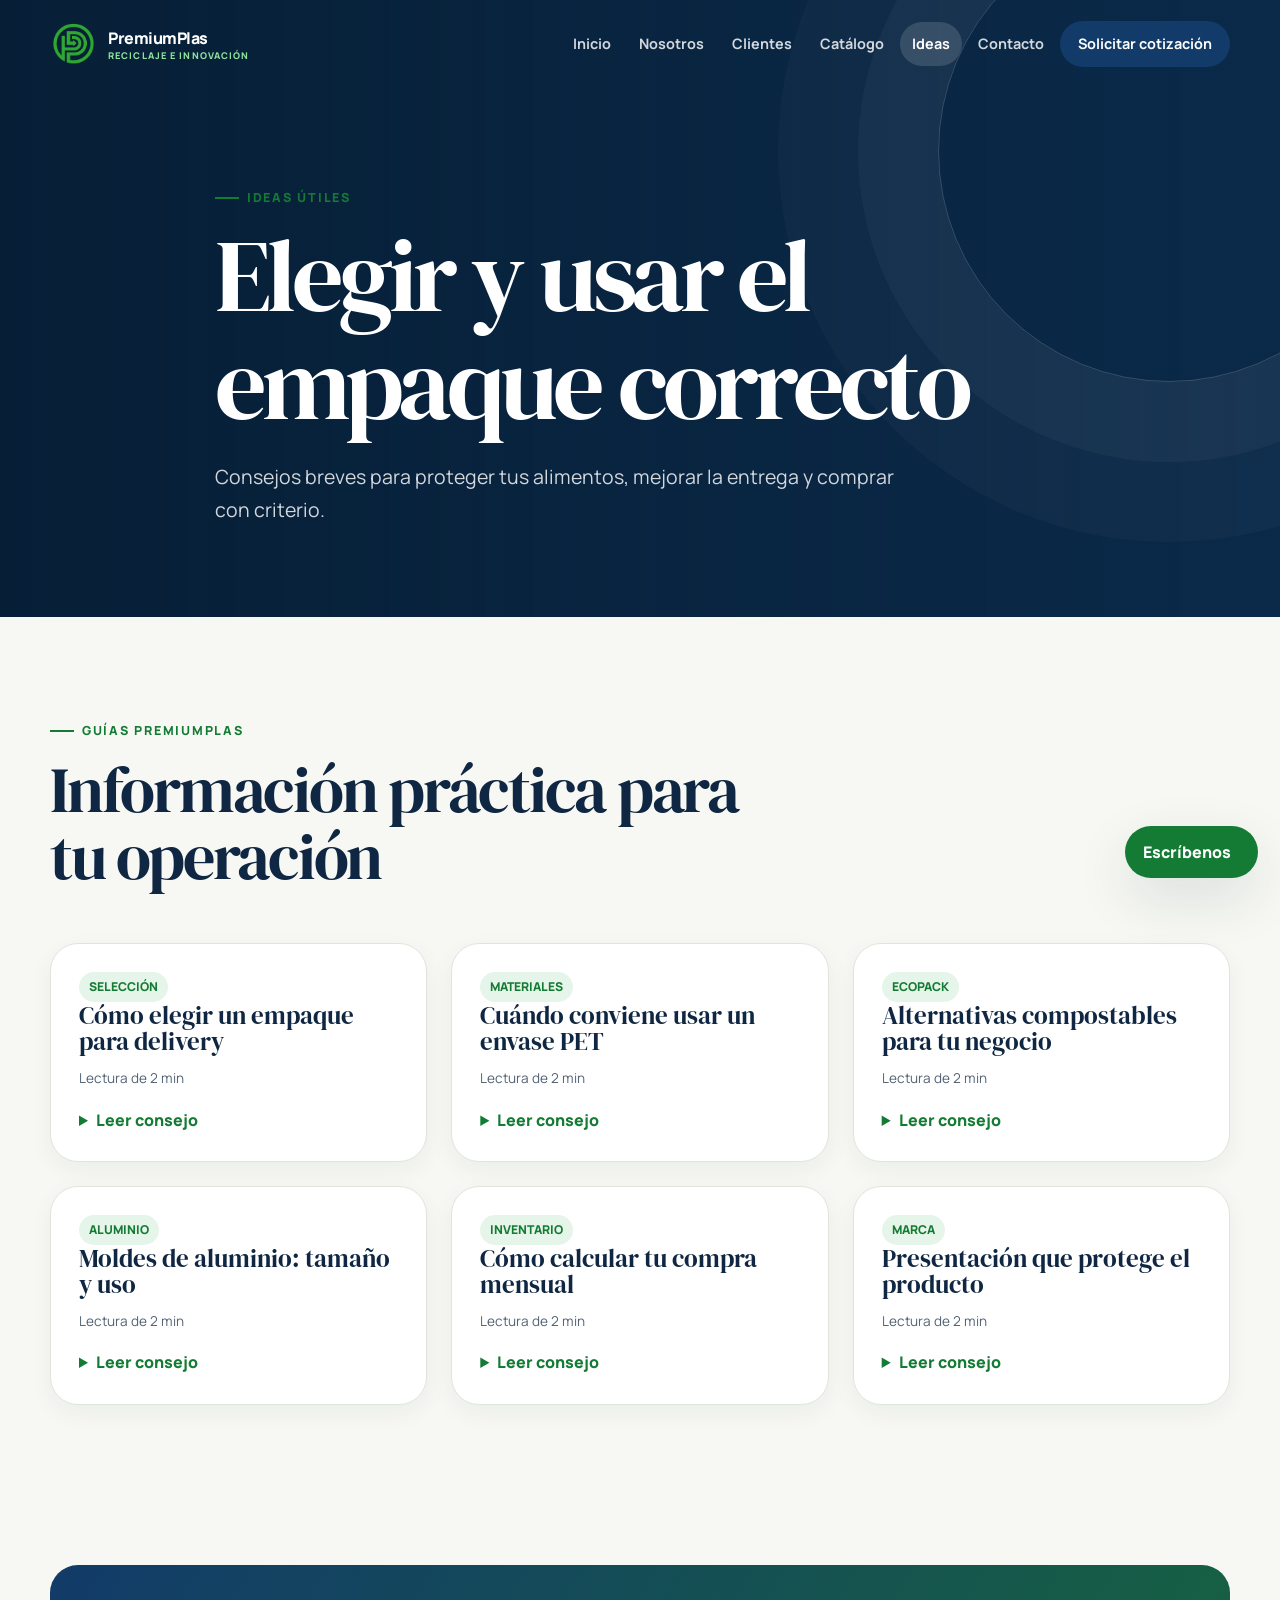
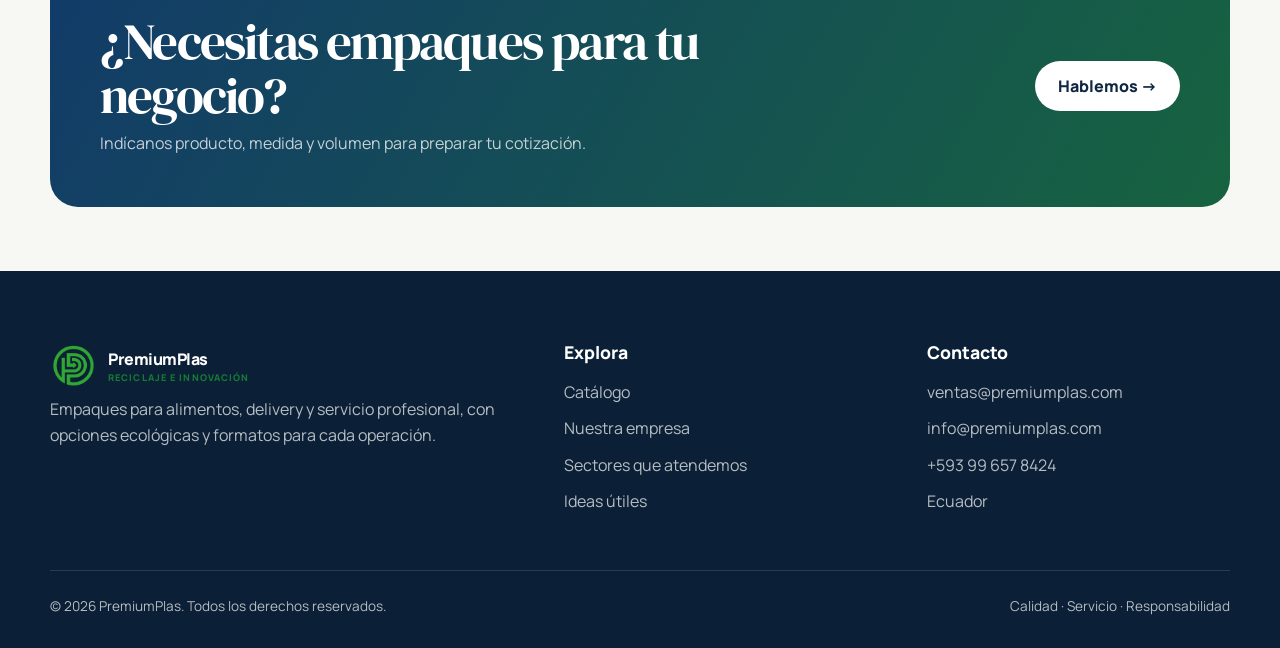
==== commit c17be707: "new contact of whatsaap" ====
--- a/blog.html
+++ b/blog.html
@@ -8,11 +8,11 @@
   </head><body data-page="blog"><a class="skip-link" href="#contenido">Saltar al contenido</a><header class="site-header"><nav class="nav container" aria-label="Navegación principal">
       <a class="brand" href="index.html" aria-label="PremiumPlas, inicio"><img class="brand-mark" src="assets/images/brand-mark.png" alt="" width="46" height="46"><span class="brand-name">PremiumPlas<small>Reciclaje e innovación</small></span></a>
       <button class="menu-btn" type="button" aria-expanded="false" aria-controls="main-menu" aria-label="Abrir menú"><span></span><span></span><span></span></button>
-      <div class="nav-links" id="main-menu"><a href="index.html" data-nav="inicio">Inicio</a><a href="nosotros.html" data-nav="nosotros">Nosotros</a><a href="clientes.html" data-nav="clientes">Clientes</a><a href="catalogo.html" data-nav="catalogo">Catálogo</a><a href="blog.html" data-nav="blog">Ideas</a><a href="contacto.html" data-nav="contacto">Contacto</a><a class="nav-cta" href="contacto.html">Solicitar cotización</a></div>
+      <div class="nav-links" id="main-menu"><a href="index.html" data-nav="inicio">Inicio</a><a href="nosotros.html" data-nav="nosotros">Nosotros</a><a href="clientes.html" data-nav="clientes">Clientes</a><a href="catalogo.html" data-nav="catalogo">Catálogo</a><a href="blog.html" data-nav="blog">Ideas</a><a href="contacto.html" data-nav="contacto">Contacto</a><a class="nav-cta" href="https://wa.me/593996578424?text=Hola%2C%20quisiera%20solicitar%20una%20cotizaci%C3%B3n%20de%20productos%20PremiumPlas." target="_blank" rel="noopener noreferrer">Solicitar cotización</a></div>
     </nav></header><main id="contenido"><section class="hero page-hero" style="--hero:url('https://images.unsplash.com/photo-1495521821757-a1efb6729352?auto=format&fit=crop&w=1800&q=82')"><div class="container hero-content"><p class="eyebrow">Ideas útiles</p><h1>Elegir y usar el empaque correcto</h1><p class="lead">Consejos breves para proteger tus alimentos, mejorar la entrega y comprar con criterio.</p></div></section><section class="section"><div class="container"><div class="section-head reveal"><p class="eyebrow">Guías PremiumPlas</p><h2>Información práctica para tu operación</h2></div><div class="grid grid-3"><article class="card article-card card-body reveal"><span class="tag">Selección</span><h3>Cómo elegir un empaque para delivery</h3><time datetime="2026-09-18">Lectura de 2 min</time><details><summary>Leer consejo</summary><p class="muted">Considera el tipo de alimento, la temperatura, el tiempo de traslado y la presentación. Un cierre firme y una capacidad adecuada reducen derrames y conservan mejor el producto.</p></details></article><article class="card article-card card-body reveal"><span class="tag">Materiales</span><h3>Cuándo conviene usar un envase PET</h3><time datetime="2026-09-18">Lectura de 2 min</time><details><summary>Leer consejo</summary><p class="muted">El PET transparente permite exhibir alimentos, postres y frutas. Verifica capacidad, altura de tapa y compatibilidad con el producto antes de elegir.</p></details></article><article class="card article-card card-body reveal"><span class="tag">Ecopack</span><h3>Alternativas compostables para tu negocio</h3><time datetime="2026-09-18">Lectura de 2 min</time><details><summary>Leer consejo</summary><p class="muted">Empieza por los artículos de mayor rotación, como contenedores, cubiertos o sorbetes. Evalúa desempeño y comunica al cliente la disposición adecuada.</p></details></article><article class="card article-card card-body reveal"><span class="tag">Aluminio</span><h3>Moldes de aluminio: tamaño y uso</h3><time datetime="2026-09-18">Lectura de 2 min</time><details><summary>Leer consejo</summary><p class="muted">Elige la medida según porción y preparación. Confirma si necesitas tapa y revisa el empaque por paquete y por caja para planificar inventario.</p></details></article><article class="card article-card card-body reveal"><span class="tag">Inventario</span><h3>Cómo calcular tu compra mensual</h3><time datetime="2026-09-18">Lectura de 2 min</time><details><summary>Leer consejo</summary><p class="muted">Registra consumo semanal, estacionalidad y un margen de seguridad. Comprar por rotación ayuda a reducir faltantes y exceso de inventario.</p></details></article><article class="card article-card card-body reveal"><span class="tag">Marca</span><h3>Presentación que protege el producto</h3><time datetime="2026-09-18">Lectura de 2 min</time><details><summary>Leer consejo</summary><p class="muted">Un empaque limpio, del tamaño correcto y fácil de transportar mejora la experiencia del cliente y evita movimientos innecesarios del alimento.</p></details></article></div></div></section></main><section class="section-sm"><div class="container"><div class="cta reveal"><div><h2>¿Necesitas empaques para tu negocio?</h2><p>Indícanos producto, medida y volumen para preparar tu cotización.</p></div><a class="btn btn-light" href="contacto.html">Hablemos →</a></div></div></section>
     <footer class="site-footer"><div class="container"><div class="footer-grid">
       <div><a class="brand" href="index.html"><img class="brand-mark" src="assets/images/brand-mark.png" alt="" width="46" height="46"><span class="brand-name">PremiumPlas<small>Reciclaje e innovación</small></span></a><p>Empaques para alimentos, delivery y servicio profesional, con opciones ecológicas y formatos para cada operación.</p></div>
       <div><h3>Explora</h3><div class="footer-links"><a href="catalogo.html">Catálogo</a><a href="nosotros.html">Nuestra empresa</a><a href="clientes.html">Sectores que atendemos</a><a href="blog.html">Ideas útiles</a></div></div>
-      <div><h3>Contacto</h3><div class="footer-links"><a href="mailto:ventas@premiumplas.com">ventas@premiumplas.com</a><a href="mailto:info@premiumplas.com">info@premiumplas.com</a><span>Ecuador</span></div></div>
+      <div><h3>Contacto</h3><div class="footer-links"><a href="mailto:ventas@premiumplas.com">ventas@premiumplas.com</a><a href="mailto:info@premiumplas.com">info@premiumplas.com</a><a href="https://wa.me/593996578424?text=Hola%2C%20quisiera%20informaci%C3%B3n%20sobre%20los%20productos%20de%20PremiumPlas." target="_blank" rel="noopener noreferrer">+593 99 657 8424</a><span>Ecuador</span></div></div>
     </div><div class="footer-bottom"><span>© <span data-year></span> PremiumPlas. Todos los derechos reservados.</span><span>Calidad · Servicio · Responsabilidad</span></div></div></footer>
-    <a class="floating-contact" href="contacto.html" aria-label="Contactar a PremiumPlas"><span>Escríbenos</span> ✉</a><script src="assets/js/main.js" defer></script></body></html>
+    <a class="floating-contact" href="https://wa.me/593996578424?text=Hola%2C%20quisiera%20informaci%C3%B3n%20sobre%20los%20productos%20de%20PremiumPlas." target="_blank" rel="noopener noreferrer" aria-label="Escribir a PremiumPlas por WhatsApp"><span>Escríbenos</span><svg aria-hidden="true" viewBox="0 0 24 24"><path d="M20.5 3.5A11.8 11.8 0 0 0 12.1 0C5.6 0 .3 5.3.3 11.8c0 2.1.6 4.2 1.6 6L.2 24l6.4-1.7a11.8 11.8 0 0 0 5.6 1.4h.1c6.5 0 11.7-5.3 11.7-11.8 0-3.2-1.2-6.2-3.5-8.4Zm-8.3 18.2c-1.8 0-3.6-.5-5.1-1.4l-.4-.2-3.8 1 1-3.7-.2-.4a9.8 9.8 0 1 1 8.5 4.7Zm5.4-7.3c-.3-.1-1.8-.9-2.1-1-.3-.1-.5-.1-.7.2-.2.3-.8 1-.9 1.2-.2.2-.3.2-.6.1-1.7-.8-2.8-1.5-4-3.4-.3-.5.3-.5.8-1.6.1-.2 0-.4 0-.6l-1-2.4c-.3-.6-.5-.5-.7-.5h-.6c-.2 0-.6.1-.9.4-.3.3-1.2 1.2-1.2 2.9s1.2 3.3 1.4 3.5c.2.2 2.4 3.7 5.8 5.2 2.2 1 3.1 1 4.2.8.7-.1 1.8-.7 2-1.4.3-.7.3-1.3.2-1.4-.1-.2-.4-.3-.7-.5Z"/></svg></a><script src="assets/js/main.js" defer></script></body></html>
